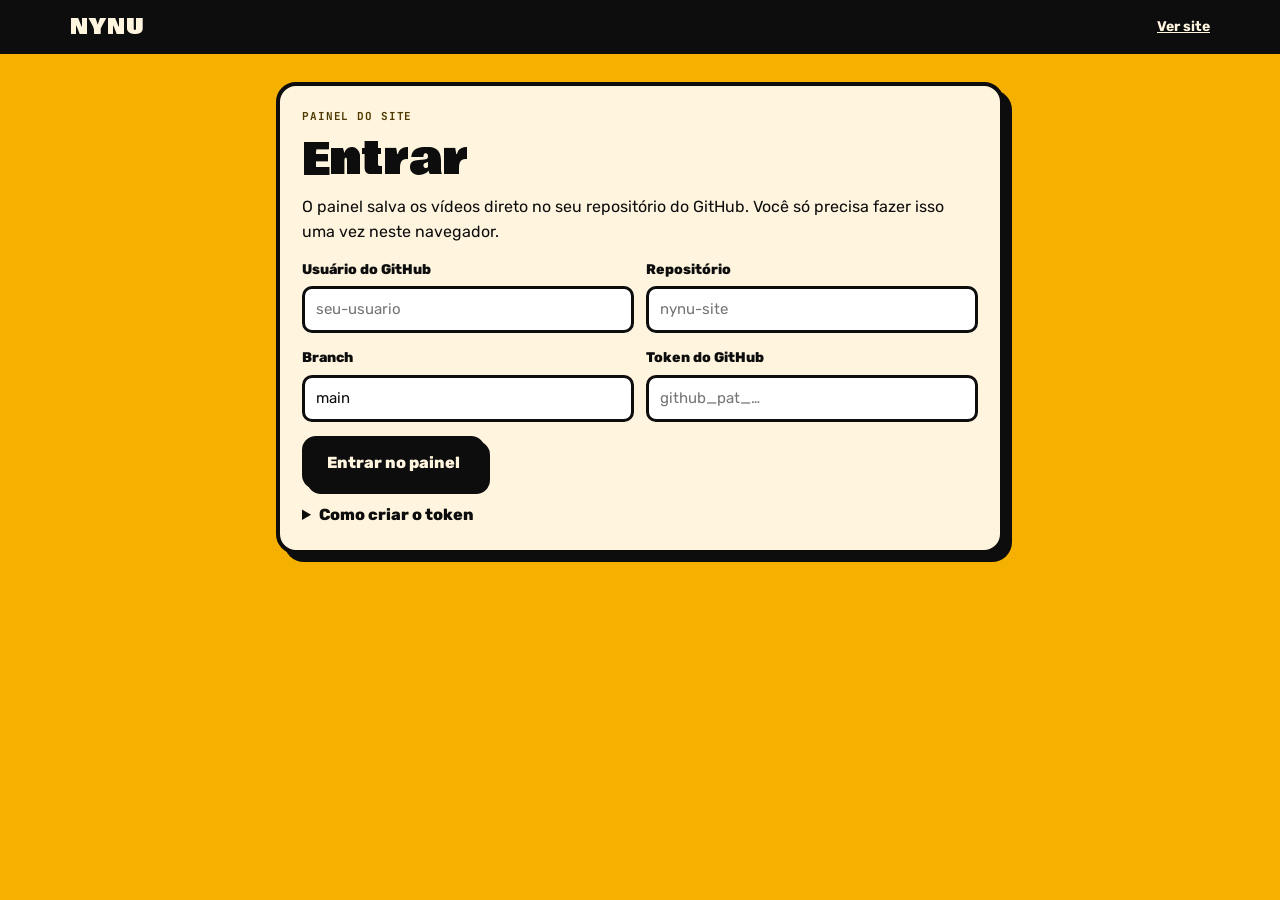
==== admin.html @ 059ef9a8 "Add files via upload" ====
<!doctype html>
<html lang="pt-BR">
<head>
<meta charset="utf-8">
<meta name="viewport" content="width=device-width,initial-scale=1,viewport-fit=cover">
<meta name="robots" content="noindex,nofollow">
<title>NYNU | Painel</title>
<link rel="icon" type="image/png" href="assets/favicon.png">
<link rel="preconnect" href="https://fonts.googleapis.com">
<link rel="preconnect" href="https://fonts.gstatic.com" crossorigin>
<link rel="stylesheet" href="https://fonts.googleapis.com/css2?family=Bowlby+One&family=Rubik:wght@400;500;700;800&family=JetBrains+Mono:wght@500;700&display=swap">
<link rel="stylesheet" href="assets/site.css">
<style>
/* Painel: uses the site's tokens and components; one centred column on mustard. */
.panel{max-width:760px;margin:0 auto;padding:28px max(16px,env(safe-area-inset-right,0px)) 60px max(16px,env(safe-area-inset-left,0px));display:flex;flex-direction:column;gap:16px}
.sheet{background:var(--cream);border:4px solid var(--ink);border-radius:20px;box-shadow:8px 8px 0 var(--ink);padding:22px;display:flex;flex-direction:column;gap:14px}
.sheet h1{font-size:clamp(30px,5vw,44px)}
.sheet p{margin:0}
.top-actions{display:flex;gap:16px;align-items:center;margin-left:auto}
.top-actions a,.top-actions button{color:var(--cream);background:none;border:0;font:inherit;font-weight:700;font-size:14px;cursor:pointer;text-decoration:underline;padding:0}
.dr-bar{position:sticky;top:calc(64px + env(safe-area-inset-top,0px))}
.steps{margin:0;padding-left:20px;display:flex;flex-direction:column;gap:6px;font-size:14.5px}
.steps code{font-family:var(--font-mono);font-size:13px;background:rgba(0,0,0,.07);padding:1px 5px;border-radius:5px}
.repo-tag{font-family:var(--font-mono);font-size:12px;font-weight:700;color:var(--cocoa)}
.busy{opacity:.6;pointer-events:none}
</style>
</head>
<body>
<header>
  <div class="wrap">
    <a class="brand" href="./"><b>NYNU</b></a>
    <div class="top-actions">
      <a href="./" target="_blank" rel="noopener">Ver site</a>
      <button type="button" id="logout" hidden>Sair</button>
    </div>
  </div>
</header>

<main class="panel">
  <!-- LOGIN -->
  <section class="sheet" id="login">
    <span class="dr-eyebrow">Painel do site</span>
    <h1>Entrar</h1>
    <p>O painel salva os vídeos direto no seu repositório do GitHub. Você só precisa fazer isso uma vez neste navegador.</p>
    <form id="loginForm" novalidate style="display:flex;flex-direction:column;gap:14px">
      <div class="row2">
        <label class="fld"><span>Usuário do GitHub</span><input id="lOwner" autocomplete="username" placeholder="seu-usuario" required></label>
        <label class="fld"><span>Repositório</span><input id="lRepo" placeholder="nynu-site" required></label>
      </div>
      <div class="row2">
        <label class="fld"><span>Branch</span><input id="lBranch" value="main" required></label>
        <label class="fld"><span>Token do GitHub</span><input id="lToken" type="password" autocomplete="current-password" placeholder="github_pat_…" required></label>
      </div>
      <p class="dr-error" id="lErr" role="alert" hidden></p>
      <div class="dr-form-actions"><button class="btn" type="submit" id="lBtn">Entrar no painel</button></div>
    </form>
    <details>
      <summary style="font-weight:800;cursor:pointer">Como criar o token</summary>
      <ol class="steps" style="margin-top:10px">
        <li>No GitHub, abra <b>Settings → Developer settings → Personal access tokens → Fine-grained tokens</b>.</li>
        <li>Clique em <b>Generate new token</b>, dê um nome (ex.: <code>painel nynu</code>) e escolha a validade.</li>
        <li>Em <b>Repository access</b>, marque <b>Only select repositories</b> e escolha o repositório do site.</li>
        <li>Em <b>Permissions → Repository permissions</b>, coloque <b>Contents</b> em <b>Read and write</b>.</li>
        <li>Gere o token, copie e cole aqui. Ele fica salvo só neste navegador.</li>
      </ol>
    </details>
  </section>

  <!-- PANEL -->
  <section id="app" hidden style="display:flex;flex-direction:column;gap:16px">
    <div class="sheet">
      <div class="dr-head">
        <div><span class="dr-eyebrow">Painel do site</span><h1>Seus vídeos</h1><span class="repo-tag" id="repoTag"></span></div>
      </div>
      <div class="dr-bar"><span id="drStatus">Tudo publicado</span><button class="btn" id="drPublish" type="button" disabled>Publicar no site</button></div>
      <div id="drListView" style="display:flex;flex-direction:column;gap:14px">
        <div class="dr-list" id="drList"></div>
        <button class="btn alt dr-add" id="drAdd" type="button">+ Adicionar vídeo</button>
        <p class="dr-hint">Faça quantas alterações quiser e depois clique em <b>Publicar no site</b>. O site atualiza em 1 ou 2 minutos.</p>
      </div>
      <form id="drForm" hidden novalidate>
        <button class="dr-back" id="drBack" type="button">← Voltar para a lista</button>
        <h3 id="drFormTitle">Novo vídeo</h3>
        <div class="fld"><span>Miniatura</span>
          <div class="thumb-pick"><div class="thumb" id="fThumbPrev"></div>
            <div class="tp-actions"><label class="btn alt sm" for="fThumb">Enviar imagem</label><input type="file" id="fThumb" accept="image/*" hidden><button class="btn alt sm" type="button" id="fThumbClear">Remover</button></div>
          </div>
          <small>JPG, PNG ou WEBP, de preferência 16:9. Sem imagem, o card usa um fundo ilustrado.</small>
        </div>
        <div class="fld"><span>Fundo ilustrado (quando não há imagem)</span><div class="swatches" id="fArt" role="radiogroup"></div></div>
        <label class="fld"><span>Texto grande na capa <em>(opcional)</em></span><input id="fWord" maxlength="12" placeholder="Ex.: GG!, 24H, NOVO"></label>
        <div class="row2">
          <label class="fld"><span>Título (português) *</span><input id="fTitlePt" maxlength="80"></label>
          <label class="fld"><span>Título (inglês)</span><input id="fTitleEn" maxlength="80"></label>
        </div>
        <div class="row2">
          <label class="fld"><span>Descrição (português)</span><textarea id="fDescPt" rows="3" maxlength="400"></textarea></label>
          <label class="fld"><span>Descrição (inglês)</span><textarea id="fDescEn" rows="3" maxlength="400"></textarea></label>
        </div>
        <div class="row2">
          <label class="fld"><span>Categoria</span><select id="fCat"><option value="youtube">YouTube</option><option value="reels">Reels</option><option value="comercial">Comercial</option><option value="motion">Motion</option></select></label>
          <label class="fld"><span>Duração</span><input id="fDur" placeholder="mm:ss" maxlength="8" inputmode="numeric"></label>
        </div>
        <label class="fld"><span>Link do vídeo</span><input id="fUrl" type="url" placeholder="https://youtube.com/watch?v=…"><small>YouTube, Instagram, Drive, Vimeo… O botão "Assistir completo" abre esse link.</small></label>
        <label class="fld"><span>Detalhes</span><input id="fFacts" placeholder="16:9, 4K, Premiere"><small>Separe por vírgula.</small></label>
        <p class="dr-error" id="fErr" role="alert" hidden></p>
        <div class="dr-form-actions"><button class="btn" type="submit">Salvar vídeo</button><button class="btn alt" type="button" id="drCancel">Cancelar</button></div>
      </form>
    </div>
  </section>
</main>
<div class="toast" id="toast" role="status" aria-live="polite"></div>

<script>
(function(){
const $=id=>document.getElementById(id);
const esc=s=>String(s==null?'':s).replace(/[&<>"']/g,c=>({'&':'&amp;','<':'&lt;','>':'&gt;','"':'&quot;',"'":'&#39;'}[c]));
const ARTS=['a-burst','a-stripes','a-dots','a-split','a-grid','a-wave'];
const CATS={youtube:'YouTube',reels:'Reels',comercial:'Comercial',motion:'Motion'};
const KEY='nynu-admin';
let cfg=null,projects=[],sha=null,dirty=false,busy=false,editing=null,formThumb='',formNew=false,formArt='a-burst';

/* ---------- GitHub API ---------- */
function utf8ToB64(s){const b=new TextEncoder().encode(s);let bin='';for(let i=0;i<b.length;i+=0x8000)bin+=String.fromCharCode.apply(null,b.subarray(i,i+0x8000));return btoa(bin)}
function b64ToUtf8(b){const bin=atob(b.replace(/\s/g,''));const u=new Uint8Array(bin.length);for(let i=0;i<bin.length;i++)u[i]=bin.charCodeAt(i);return new TextDecoder().decode(u)}
async function gh(path,opts={}){
  const r=await fetch('https://api.github.com/repos/'+encodeURIComponent(cfg.owner)+'/'+encodeURIComponent(cfg.repo)+path,{
    ...opts,headers:{'Accept':'application/vnd.github+json','Authorization':'Bearer '+cfg.token,'X-GitHub-Api-Version':'2022-11-28',...(opts.body?{'Content-Type':'application/json'}:{})}});
  if(!r.ok){const e=new Error('gh '+r.status);e.status=r.status;try{e.body=await r.json()}catch(_){}throw e}
  return r.status===204?null:r.json();
}
const ref=()=>'?ref='+encodeURIComponent(cfg.branch);
function ghMsg(e){
  if(!e||!e.status)return 'Sem conexão com o GitHub. Verifique a internet e tente de novo.';
  if(e.status===401)return 'O token é inválido ou expirou. Saia e entre com um token novo.';
  if(e.status===403)return 'O token não tem permissão para salvar. Ele precisa de Contents: Read and write neste repositório.';
  if(e.status===404)return 'Não encontrei o repositório ou a branch. Confira o usuário, o nome do repositório e a branch.';
  if(e.status===409||e.status===422)return 'O arquivo mudou no GitHub enquanto você editava. Recarregue a página e refaça a última alteração.';
  return 'O GitHub recusou a operação (erro '+e.status+'). Tente de novo em instantes.';
}

/* ---------- login ---------- */
function loadCfg(){try{return JSON.parse(localStorage.getItem(KEY)||'null')}catch(_){return null}}
function saveCfg(c){try{localStorage.setItem(KEY,JSON.stringify(c))}catch(_){}}
async function start(c){
  cfg=c;
  const repo=await gh('');
  if(!repo.permissions||!repo.permissions.push){const e=new Error('nopush');e.status=403;throw e}
  try{const f=await gh('/contents/projects.json'+ref());sha=f.sha;const d=JSON.parse(b64ToUtf8(f.content));projects=Array.isArray(d.projects)?d.projects:[]}
  catch(e){if(e.status===404){sha=null;projects=[]}else throw e}
  $('login').hidden=true;$('app').hidden=false;$('logout').hidden=false;
  $('repoTag').textContent=cfg.owner+'/'+cfg.repo+' · '+cfg.branch;
  renderList();setDirty(false);
}
$('loginForm').addEventListener('submit',async e=>{
  e.preventDefault();
  const c={owner:$('lOwner').value.trim(),repo:$('lRepo').value.trim(),branch:$('lBranch').value.trim()||'main',token:$('lToken').value.trim()};
  if(!c.owner||!c.repo||!c.token){showLoginErr('Preencha usuário, repositório e token.');return}
  $('lBtn').disabled=true;$('lBtn').textContent='Conectando…';$('lErr').hidden=true;
  try{await start(c);saveCfg(c)}catch(err){showLoginErr(ghMsg(err))}
  finally{$('lBtn').disabled=false;$('lBtn').textContent='Entrar no painel'}
});
function showLoginErr(m){$('lErr').textContent=m;$('lErr').hidden=false}
$('logout').addEventListener('click',()=>{
  if(dirty&&!$('logout').dataset.sure){$('logout').dataset.sure='1';$('logout').textContent='Sair sem publicar?';setTimeout(()=>{delete $('logout').dataset.sure;$('logout').textContent='Sair'},3500);return}
  try{localStorage.removeItem(KEY)}catch(_){}location.reload();
});
window.addEventListener('beforeunload',e=>{if(dirty){e.preventDefault();e.returnValue=''}});

/* ---------- list ---------- */
const status=$('drStatus'),pubBtn=$('drPublish'),bar=document.querySelector('.dr-bar');
function setDirty(v,msg){dirty=v;bar.classList.toggle('dirty',v);pubBtn.disabled=!v||busy;status.textContent=msg||(v?'Alterações não publicadas':'Tudo publicado')}
function thumbSrc(p){return p._new||p._shown||p.thumb||''}
function thumbHTML(p){
  const src=thumbSrc(p);
  const art=src?'<img class="art" src="'+esc(src)+'" alt="">':'<div class="art '+esc(p.art||'a-burst')+'"></div>';
  return art+'<span class="lb t"></span><span class="lb b"></span>'+(p.word?'<span class="word">'+esc(p.word)+'</span>':'')+'<span class="cat">'+esc(CATS[p.cat]||p.cat)+'</span>'+(p.dur?'<span class="dur">'+esc(p.dur)+'</span>':'');
}
function renderList(){
  const list=$('drList');list.innerHTML='';
  if(!projects.length){list.innerHTML='<p class="dr-hint">Nenhum vídeo ainda. Clique em <b>Adicionar vídeo</b>.</p>';return}
  projects.forEach((p,i)=>{
    const row=document.createElement('div');row.className='dr-item';
    const src=thumbSrc(p);
    const mini=src?'<img class="art" src="'+esc(src)+'" alt="" style="width:100%;height:100%;object-fit:cover">':'<div class="art '+esc(p.art||'a-burst')+'"></div>';
    row.innerHTML='<div class="mini">'+mini+'</div><div style="min-width:0"><b>'+esc((p.title||{}).pt||(p.title||{}).en||'Sem título')+'</b><small>'+esc(CATS[p.cat]||p.cat)+(p.dur?' · '+esc(p.dur):'')+(p.url?' · link ✓':' · sem link')+'</small></div>'+
      '<div class="dr-acts"><button class="ib" type="button" data-a="up" aria-label="Mover para cima" '+(i===0?'disabled':'')+'>↑</button><button class="ib" type="button" data-a="down" aria-label="Mover para baixo" '+(i===projects.length-1?'disabled':'')+'>↓</button><button class="ib" type="button" data-a="edit" aria-label="Editar">✎</button><button class="ib del" type="button" data-a="del" aria-label="Excluir">🗑</button></div>';
    row.querySelector('.dr-acts').addEventListener('click',e=>{
      const b=e.target.closest('button');if(!b||busy)return;const a=b.dataset.a;
      if(a==='up'||a==='down'){const j=a==='up'?i-1:i+1;[projects[i],projects[j]]=[projects[j],projects[i]];changed('Ordem alterada')}
      if(a==='edit')openForm(i);
      if(a==='del'){
        if(!b.classList.contains('confirm')){b.classList.add('confirm');b.textContent='Excluir?';setTimeout(()=>{if(b.isConnected){b.classList.remove('confirm');b.textContent='🗑'}},3500);return}
        projects.splice(i,1);changed('Vídeo removido');
      }
    });
    list.appendChild(row);
  });
}
function changed(msg){renderList();setDirty(true,msg+' · falta publicar')}

/* ---------- form ---------- */
const form=$('drForm'),listView=$('drListView');
function paintThumb(){
  $('fThumbPrev').innerHTML=thumbHTML({_new:formNew?formThumb:'',thumb:formNew?'':formThumb,art:formArt,word:$('fWord').value.trim(),cat:$('fCat').value,dur:$('fDur').value.trim()});
  $('fThumbClear').hidden=!formThumb;
  [...$('fArt').children].forEach(s=>s.setAttribute('aria-checked',String(s.dataset.art===formArt)));
}
ARTS.forEach(a=>{const s=document.createElement('button');s.type='button';s.className='swatch '+a;s.dataset.art=a;s.setAttribute('role','radio');s.setAttribute('aria-label','Fundo '+a.slice(2));s.addEventListener('click',()=>{formArt=a;paintThumb()});$('fArt').appendChild(s)});
['fWord','fCat','fDur'].forEach(id=>$(id).addEventListener('input',paintThumb));
function openForm(i){
  editing=i;const p=i==null?{title:{},desc:{},cat:'youtube',facts:[],art:ARTS[Math.floor(Math.random()*ARTS.length)]}:projects[i];
  $('drFormTitle').textContent=i==null?'Novo vídeo':'Editar vídeo';
  $('fTitlePt').value=(p.title||{}).pt||'';$('fTitleEn').value=(p.title||{}).en||'';
  $('fDescPt').value=(p.desc||{}).pt||'';$('fDescEn').value=(p.desc||{}).en||'';
  $('fCat').value=p.cat||'youtube';$('fDur').value=p.dur||'';$('fUrl').value=p.url||'';
  $('fFacts').value=(p.facts||[]).join(', ');$('fWord').value=p.word||'';
  formNew=!!(p._new||p._shown);formThumb=p._new||p._shown||p.thumb||'';formArt=p.art||'a-burst';$('fErr').hidden=true;$('fThumb').value='';
  paintThumb();listView.hidden=true;form.hidden=false;window.scrollTo({top:0,behavior:'smooth'});$('fTitlePt').focus({preventScroll:true});
}
function closeForm(){form.hidden=true;listView.hidden=false;editing=null}
$('drAdd').addEventListener('click',()=>openForm(null));
$('drBack').addEventListener('click',closeForm);$('drCancel').addEventListener('click',closeForm);
function showErr(m){$('fErr').textContent=m;$('fErr').hidden=false}
$('fThumb').addEventListener('change',e=>{
  const f=e.target.files&&e.target.files[0];if(!f)return;
  if(!/^image\//.test(f.type)){showErr('Esse arquivo não é uma imagem. Use JPG, PNG ou WEBP.');return}
  const img=new Image(),url=URL.createObjectURL(f);
  img.onload=()=>{const W=1280,H=720,c=document.createElement('canvas');c.width=W;c.height=H;const x=c.getContext('2d');
    const s=Math.max(W/img.width,H/img.height),w=img.width*s,h=img.height*s;x.fillStyle='#0D0D0D';x.fillRect(0,0,W,H);x.drawImage(img,(W-w)/2,(H-h)/2,w,h);
    formThumb=c.toDataURL('image/jpeg',.82);formNew=true;URL.revokeObjectURL(url);$('fErr').hidden=true;paintThumb()};
  img.onerror=()=>{URL.revokeObjectURL(url);showErr('Não consegui abrir essa imagem. Tente outro arquivo.')};
  img.src=url;
});
$('fThumbClear').addEventListener('click',()=>{formThumb='';formNew=false;$('fThumb').value='';paintThumb()});
form.addEventListener('submit',e=>{
  e.preventDefault();
  const t=$('fTitlePt').value.trim();if(!t){showErr('Escreva pelo menos o título em português.');$('fTitlePt').focus();return}
  let url=$('fUrl').value.trim();if(url&&!/^https?:\/\//i.test(url))url='https://'+url;
  if(url){try{new URL(url)}catch(_){showErr('O link do vídeo não parece válido. Cole o endereço completo.');$('fUrl').focus();return}}
  const dur=$('fDur').value.trim();if(dur&&!/^\d{1,2}(:\d{2}){1,2}$/.test(dur)){showErr('Escreva a duração como mm:ss, por exemplo 03:45.');$('fDur').focus();return}
  const p={id:editing==null?'v'+Date.now().toString(36):projects[editing].id,
    title:{pt:t,en:$('fTitleEn').value.trim()},desc:{pt:$('fDescPt').value.trim(),en:$('fDescEn').value.trim()},
    cat:$('fCat').value,dur,url,thumb:formNew?'':formThumb,word:$('fWord').value.trim(),art:formArt,
    facts:$('fFacts').value.split(',').map(s=>s.trim()).filter(Boolean).slice(0,6)};
  if(formNew&&formThumb)p._new=formThumb;
  if(editing==null)projects.unshift(p);else projects[editing]=p;
  const msg=editing==null?'Vídeo adicionado':'Vídeo atualizado';closeForm();changed(msg);
});

/* ---------- publish: upload new thumbnails, write projects.json, tidy unused thumbnails ---------- */
pubBtn.addEventListener('click',async()=>{
  if(busy||!dirty)return;busy=true;pubBtn.disabled=true;document.getElementById('app').classList.add('busy');
  try{
    const news=projects.filter(p=>p._new);let n=0;
    for(const p of news){
      n++;status.textContent='Enviando miniatura '+n+' de '+news.length+'…';
      const path='thumbs/'+p.id+'-'+Date.now().toString(36)+'.jpg';
      await gh('/contents/'+path,{method:'PUT',body:JSON.stringify({message:'Miniatura: '+p.title.pt,content:p._new.split(',')[1],branch:cfg.branch})});
      p.thumb=path;p._shown=p._new;delete p._new;
    }
    status.textContent='Salvando lista de vídeos…';
    const clean=projects.map(p=>{const q={...p};delete q._new;delete q._shown;return q});
    const body={message:'Atualiza vídeos do portfólio',content:utf8ToB64(JSON.stringify({projects:clean},null,2)+'\n'),branch:cfg.branch};
    if(sha)body.sha=sha;
    const res=await gh('/contents/projects.json',{method:'PUT',body:JSON.stringify(body)});
    sha=res.content.sha;
    try{
      const used=new Set(clean.map(p=>p.thumb).filter(Boolean));
      const files=await gh('/contents/thumbs'+ref());
      for(const f of files)if(f.type==='file'&&/\.(jpe?g|png|webp)$/i.test(f.name)&&!used.has(f.path))
        await gh('/contents/'+f.path,{method:'DELETE',body:JSON.stringify({message:'Remove miniatura sem uso',sha:f.sha,branch:cfg.branch})});
    }catch(_){/* tidy-up is optional */}
    busy=false;renderList();setDirty(false,'Publicado ✓ O site atualiza em 1 ou 2 minutos');toast('Publicado ✓');
  }catch(err){
    busy=false;renderList();setDirty(true,ghMsg(err));
  }finally{document.getElementById('app').classList.remove('busy')}
});

const tEl=$('toast');let tt;
function toast(m){tEl.textContent=m;tEl.classList.add('show');clearTimeout(tt);tt=setTimeout(()=>tEl.classList.remove('show'),2400)}

/* ---------- boot ---------- */
const saved=loadCfg();
if(saved){
  $('lOwner').value=saved.owner||'';$('lRepo').value=saved.repo||'';$('lBranch').value=saved.branch||'main';
  start(saved).catch(err=>showLoginErr(ghMsg(err)));
}
})();
</script>
</body>
</html>
---- assets/site.css ----
/* Layout: a "sticker sheet" on mustard yellow — cream sticker cards with thick ink outlines and hard offset shadows,
   tied together by an editing timeline that runs through the page. Single committed look (the logo's world). */
:root{
  --mustard:#F5B000;   /* logo background */
  --ink:#0D0D0D;       /* outlines + silhouette */
  --cream:#FFF5DF;     /* sticker border */
  --cocoa:#4F3900;     /* spike shadows */
  --hoodie:#1173A6;    /* hoodie blue */
  --sky:#11A0E4;       /* hoodie highlight */
  --mint:#7ABFA2;      /* hood lining */
  --khaki:#EFDB94;     /* horn */
  --font-display:"Bowlby One","Arial Black",Impact,sans-serif;
  --font-body:"Rubik",system-ui,-apple-system,"Segoe UI",sans-serif;
  --font-mono:"JetBrains Mono",ui-monospace,Menlo,Consolas,monospace;
  --pop:cubic-bezier(.34,1.56,.64,1);
  --smooth:cubic-bezier(.22,1,.36,1);
  color-scheme:light;
}
*{box-sizing:border-box}
html{-webkit-text-size-adjust:100%}
img{max-width:100%}
[hidden]{display:none!important}
html{scroll-behavior:smooth}
body{margin:0;padding-top:env(safe-area-inset-top,0px);background:var(--mustard);position:relative;isolation:isolate;color:var(--ink);font-family:var(--font-body);font-size:16px;line-height:1.55;overflow-x:hidden}
body::before{content:"";position:fixed;inset:0 0 auto;height:env(safe-area-inset-top,0px);z-index:60;background:var(--ink)}
::selection{background:var(--ink);color:var(--mustard)}
a{color:inherit}
.wrap{max-width:1180px;margin:0 auto;padding-left:max(20px,env(safe-area-inset-left,0px));padding-right:max(20px,env(safe-area-inset-right,0px))}
:focus-visible{outline:3px dashed var(--ink);outline-offset:4px}
h1,h2,h3{font-family:var(--font-display);font-weight:400;line-height:.95;text-wrap:balance;margin:0;letter-spacing:.005em}
.mono{font-family:var(--font-mono);font-variant-numeric:tabular-nums}

/* ---------- header ---------- */
header{position:sticky;top:env(safe-area-inset-top,0px);z-index:50;background:var(--ink);color:var(--cream)}
header .wrap{display:flex;align-items:center;gap:20px;padding-block:10px}
.brand{display:flex;align-items:center;gap:10px;text-decoration:none}
.brand b{display:inline-block;transition:transform .45s var(--pop),color .2s}
.brand:hover b{transform:rotate(-4deg) scale(1.06);color:var(--mustard)}
.lang{position:relative;display:grid;grid-template-columns:1fr 1fr;align-items:center;background:transparent;border:2px solid var(--cream);border-radius:999px;padding:3px;cursor:pointer;font-family:var(--font-mono);font-weight:700;font-size:12px;color:var(--cream);margin-left:8px;flex:none}
.lang span{position:relative;z-index:1;padding:5px 11px;transition:color .3s}
.lang .knob{position:absolute;top:3px;bottom:3px;left:3px;width:calc(50% - 3px);border-radius:999px;background:var(--mustard);transition:transform .45s var(--pop)}
.lang span:nth-of-type(1){color:var(--ink)}
html[lang="en"] .lang .knob{transform:translateX(100%)}
html[lang="en"] .lang span:nth-of-type(1){color:var(--cream)}
html[lang="en"] .lang span:nth-of-type(2){color:var(--ink)}
.lang:hover .knob{filter:brightness(1.1)}
.brand b{font-family:var(--font-display);font-size:22px;letter-spacing:.04em;font-weight:400}
nav{display:flex;gap:4px;margin-left:auto;flex-wrap:wrap}
nav a{text-decoration:none;font-weight:700;font-size:14px;padding:8px 12px;border-radius:999px;position:relative;transition:color .25s}
nav a::after{content:"";position:absolute;inset:0;border-radius:inherit;background:var(--mustard);transform:scale(.4);opacity:0;transition:transform .35s var(--pop),opacity .2s;z-index:-1}
nav a:hover{color:var(--ink)}
nav a:hover::after{transform:scale(1);opacity:1}

/* ---------- hero ---------- */
.hero .wrap{display:grid;grid-template-columns:1.1fr .9fr;gap:40px;align-items:center;padding-block:56px 28px}
.eyebrow{display:inline-flex;align-items:center;gap:10px;font-family:var(--font-mono);font-size:13px;font-weight:700;letter-spacing:.08em;text-transform:uppercase;background:var(--ink);color:var(--mustard);padding:6px 12px;border-radius:6px;transform:rotate(-1.5deg)}
.hero h1{font-size:clamp(40px,6.6vw,88px);margin:22px 0 18px}
.hero h1 .ln{display:block;overflow:hidden;padding-bottom:.06em}
.hero h1 .ln span{display:inline-block;animation:rise .9s var(--smooth) both}
.hero h1 .ln:nth-child(2) span{animation-delay:.12s}
.hero h1 .ln:nth-child(3) span{animation-delay:.24s}
@keyframes rise{from{transform:translateY(105%) rotate(4deg)}to{transform:none}}
.hero h1 .stroke{color:var(--cream);-webkit-text-stroke:3px var(--ink);paint-order:stroke fill;text-shadow:5px 5px 0 var(--ink)}
.hero h1 .blue{color:var(--hoodie)}
.lede{font-size:clamp(17px,1.6vw,19px);max-width:34em;margin:0 0 28px;font-weight:500;animation:fadeUp .8s .35s var(--smooth) both}
@keyframes fadeUp{from{transform:translateY(16px);opacity:.01}to{transform:none;opacity:1}}
.ctas{display:flex;gap:14px;flex-wrap:wrap;animation:fadeUp .8s .45s var(--smooth) both}
.btn{--bg:var(--ink);--fg:var(--cream);display:inline-flex;align-items:center;gap:10px;font-family:var(--font-body);font-weight:800;font-size:16px;text-decoration:none;background:var(--bg);color:var(--fg);border:3px solid var(--ink);border-radius:14px;padding:14px 22px;box-shadow:5px 5px 0 var(--ink);cursor:pointer;transition:box-shadow .25s var(--smooth),background .2s;will-change:transform}
.btn.alt{--bg:var(--cream);--fg:var(--ink)}
.btn:hover{box-shadow:8px 8px 0 var(--ink)}
.btn:active{box-shadow:1px 1px 0 var(--ink)}
.btn svg{width:18px;height:18px;transition:transform .35s var(--pop)}
.btn:hover svg{transform:translateX(4px)}

.stage{position:relative;aspect-ratio:1;max-width:520px;width:100%;justify-self:center}
.burst{position:absolute;inset:-6%;width:112%;height:112%;animation:spin 38s linear infinite;filter:url(#boil)}
@keyframes spin{to{transform:rotate(360deg)}}
.sticker{position:absolute;inset:9%;border-radius:28px;background:var(--cream);padding:12px;border:5px solid var(--ink);box-shadow:10px 12px 0 var(--ink);animation:pop 1s .15s var(--pop) both,float 6s 1.2s ease-in-out infinite;transition:transform .5s var(--pop)}
.sticker img{display:block;width:100%;height:100%;object-fit:cover;border-radius:18px;border:4px solid var(--ink)}
.sticker:hover{animation-play-state:paused;transform:rotate(-5deg) scale(1.04)}
@keyframes pop{from{transform:scale(.6) rotate(-14deg)}}
@keyframes float{0%,100%{transform:translateY(0) rotate(-2deg)}50%{transform:translateY(-14px) rotate(2deg)}}
.tag{position:absolute;font-family:var(--font-mono);font-weight:700;font-size:13px;background:var(--ink);color:var(--cream);padding:7px 11px;border-radius:8px;white-space:nowrap;box-shadow:3px 3px 0 var(--cocoa)}
.tag.t1{top:4%;right:-2%;transform:rotate(6deg);animation:bob 4s ease-in-out infinite}
.tag.t2{bottom:6%;left:-4%;background:var(--hoodie);transform:rotate(-5deg);animation:bob 5s .6s ease-in-out infinite}
.tag.t3{bottom:30%;right:-6%;background:var(--mint);color:var(--ink);transform:rotate(4deg);animation:bob 4.6s 1.1s ease-in-out infinite}
@keyframes bob{50%{translate:0 -8px}}

/* ---------- sections ---------- */
section.block .wrap{padding-block:64px}
.sec-head{display:flex;align-items:end;justify-content:space-between;gap:20px;flex-wrap:wrap;margin-bottom:32px}
.sec-head h2{font-size:clamp(38px,5.4vw,68px)}
.sec-head h2 em{font-style:normal;color:var(--cream);-webkit-text-stroke:2.5px var(--ink);paint-order:stroke fill;text-shadow:4px 4px 0 var(--ink)}
.sec-head p{max-width:30em;margin:0;font-weight:500}
.reveal{animation:revealIn linear both;animation-timeline:view();animation-range:entry 0% entry 70%}
@keyframes revealIn{from{transform:translateY(60px) rotate(-1.5deg) scale(.96)}to{transform:none}}

/* filters */
.chips{display:flex;gap:8px;flex-wrap:wrap}
.chip{font-family:var(--font-body);font-weight:700;font-size:14px;background:var(--cream);color:var(--ink);border:3px solid var(--ink);border-radius:999px;padding:7px 15px;cursor:pointer;box-shadow:3px 3px 0 var(--ink);transition:transform .3s var(--pop),background .2s,box-shadow .2s}
.chip:hover{transform:translateY(-2px)}
.chip[aria-pressed="true"]{background:var(--ink);color:var(--mustard);box-shadow:3px 3px 0 var(--cocoa)}

/* work grid */
.grid{display:grid;grid-template-columns:repeat(3,1fr);gap:26px}
.card{position:relative;background:var(--cream);border:4px solid var(--ink);border-radius:18px;box-shadow:7px 7px 0 var(--ink);overflow:hidden;cursor:pointer;text-align:left;padding:0;font:inherit;color:inherit;display:flex;flex-direction:column;transition:transform .45s var(--pop),box-shadow .35s var(--smooth)}
.card:hover{transform:translate(-4px,-6px) rotate(-.8deg);box-shadow:12px 14px 0 var(--ink)}
.card:nth-child(even):hover{transform:translate(-4px,-6px) rotate(.8deg)}
.thumb{position:relative;aspect-ratio:16/9;max-width:100%;border-bottom:4px solid var(--ink);overflow:hidden;display:grid;place-items:center}
.thumb .art{position:absolute;inset:0;transition:transform .8s var(--smooth)}
.card:hover .thumb .art{transform:scale(1.08) rotate(1deg)}
.thumb .word{position:relative;font-family:var(--font-display);font-size:clamp(28px,3.4vw,42px);color:var(--cream);-webkit-text-stroke:2.5px var(--ink);paint-order:stroke fill;text-shadow:4px 4px 0 var(--ink);transform:rotate(-4deg);transition:transform .5s var(--pop)}
.card:hover .thumb .word{transform:rotate(2deg) scale(1.06)}
.thumb .lb{position:absolute;left:0;right:0;height:9%;background:var(--ink);transition:height .45s var(--smooth)}
.thumb .lb.t{top:0}.thumb .lb.b{bottom:0}
.card:hover .thumb .lb{height:13%}
.thumb .dur,.thumb .cat{position:absolute;bottom:13%;font-family:var(--font-mono);font-size:11px;font-weight:700;padding:3px 7px;border-radius:5px;z-index:2}
.thumb .dur{right:10px;background:var(--ink);color:var(--cream)}
.thumb .cat{left:10px;background:var(--mustard);color:var(--ink);border:2px solid var(--ink)}
.play{position:absolute;width:64px;height:64px;border-radius:50%;background:var(--mustard);border:4px solid var(--ink);display:grid;place-items:center;box-shadow:4px 4px 0 var(--ink);transform:scale(0) rotate(-90deg);transition:transform .45s var(--pop);z-index:3}
.play::after{content:"";margin-left:5px;border-left:18px solid var(--ink);border-top:11px solid transparent;border-bottom:11px solid transparent}
.card:hover .play,.card:focus-visible .play{transform:scale(1) rotate(0)}
.prog{position:absolute;left:0;bottom:0;height:5px;width:0;background:#FF3B30;z-index:4;transition:width 0s}
.card:hover .prog{width:100%;transition:width 3.2s linear}
.meta{padding:16px 18px 18px;display:flex;flex-direction:column;gap:6px}
.meta h3{font-size:22px;line-height:1.05}
.meta p{margin:0;font-size:14.5px;color:#3d3420}
.meta .facts{display:flex;gap:6px;flex-wrap:wrap;margin-top:4px}
.meta .facts span{font-family:var(--font-mono);font-size:11px;font-weight:700;border:2px solid var(--ink);border-radius:6px;padding:2px 7px}

/* thumb art variants */
.a-stripes{background:repeating-linear-gradient(-35deg,var(--hoodie) 0 26px,var(--sky) 26px 52px)}
.a-dots{background:radial-gradient(circle,var(--ink) 2.4px,transparent 3px) 0 0/18px 18px,var(--mint)}
.a-burst{background:repeating-conic-gradient(from 0deg at 50% 55%,var(--mustard) 0 10deg,#E59A00 10deg 20deg)}
.a-split{background:linear-gradient(115deg,var(--khaki) 0 48%,var(--ink) 48% 52%,var(--hoodie) 52%)}
.a-grid{background:linear-gradient(var(--cocoa) 2px,transparent 2px) 0 0/24px 24px,linear-gradient(90deg,var(--cocoa) 2px,transparent 2px) 0 0/24px 24px,#6b4f07}
.a-wave{background:radial-gradient(120% 70% at 50% 120%,var(--sky) 40%,transparent 41%),radial-gradient(120% 70% at 50% 135%,var(--hoodie) 55%,transparent 56%),var(--khaki)}

/* services */
.svc{display:grid;grid-template-columns:repeat(4,1fr);gap:22px}
.svc article{background:var(--cream);border:4px solid var(--ink);border-radius:18px;padding:22px 20px 24px;box-shadow:6px 6px 0 var(--ink);display:flex;flex-direction:column;gap:12px;transition:transform .45s var(--pop),background .3s}
.svc article:hover{transform:translateY(-8px) rotate(-1deg)}
.svc article.hl{background:var(--ink);color:var(--cream)}
.svc article.hl p{color:#d9d0bb}
.svc .ico{width:56px;height:56px;border-radius:14px;border:3px solid var(--ink);display:grid;place-items:center;background:var(--mustard);transition:transform .5s var(--pop)}
.svc article.hl .ico{border-color:var(--cream)}
.svc article:hover .ico{transform:rotate(-12deg) scale(1.12)}
.svc .ico svg{width:28px;height:28px}
.svc h3{font-size:23px}
.svc p{margin:0;font-size:15px;color:#3d3420}
.svc ul{margin:auto 0 0;padding:0;list-style:none;display:flex;flex-wrap:wrap;gap:6px}
.svc li{font-family:var(--font-mono);font-size:11px;font-weight:700;padding:3px 8px;border-radius:6px;background:rgba(0,0,0,.07)}
.svc article.hl li{background:rgba(255,245,223,.14)}

/* process */
.process{position:relative;display:grid;grid-template-columns:repeat(5,1fr);gap:18px;padding-top:34px}
.process::before{content:"";position:absolute;left:0;right:0;top:12px;height:6px;border-radius:3px;background:var(--ink)}
.process .fill{position:absolute;left:0;top:12px;height:6px;border-radius:3px;background:#FF3B30;width:100%;transform-origin:left;animation:grow linear both;animation-timeline:view();animation-range:entry 20% cover 55%}
@keyframes grow{from{transform:scaleX(0)}to{transform:scaleX(1)}}
.step{position:relative}
.step::before{content:"";position:absolute;top:-29px;left:10px;width:20px;height:20px;background:var(--mustard);border:3px solid var(--ink);transform:rotate(45deg);transition:transform .4s var(--pop),background .2s}
.step:hover::before{transform:rotate(225deg) scale(1.25);background:var(--cream)}
.step .tcode{font-family:var(--font-mono);font-size:12px;font-weight:700;color:var(--cocoa)}
.step h3{font-size:22px;margin:6px 0 8px}
.step p{margin:0;font-size:14.5px}

/* tools */
.tools{display:flex;flex-wrap:wrap;gap:12px}
.tool{display:flex;align-items:center;gap:10px;background:var(--cream);border:3px solid var(--ink);border-radius:12px;padding:10px 16px 10px 10px;font-weight:700;box-shadow:4px 4px 0 var(--ink);transition:transform .4s var(--pop)}
.tool:hover{transform:translateY(-4px) rotate(-2deg)}
.tool i{width:34px;height:34px;border-radius:8px;border:2px solid var(--ink);display:grid;place-items:center;font-style:normal;font-family:var(--font-mono);font-size:13px;font-weight:700}

/* contact */
.contact{position:relative;background:var(--ink);color:var(--cream);border-radius:28px;padding:clamp(28px,5vw,60px);display:grid;grid-template-columns:1.3fr .7fr;gap:30px;align-items:center;box-shadow:10px 10px 0 var(--cocoa);overflow:hidden}
.contact h2{font-size:clamp(42px,6.6vw,88px);color:var(--mustard)}
.contact h2 span{color:var(--cream)}
.contact p{max-width:30em;color:#d9d0bb;font-size:17px}
.mail{display:flex;align-items:center;gap:10px;flex-wrap:wrap;margin-top:20px}
.mail code{font-family:var(--font-mono);font-size:clamp(15px,2vw,20px);font-weight:700;background:var(--cream);color:var(--ink);padding:12px 16px;border-radius:12px;user-select:all;overflow-wrap:anywhere}
.mail .btn{--bg:var(--mustard);--fg:var(--ink);border-color:var(--cream);box-shadow:4px 4px 0 var(--cream)}
.socials{display:flex;flex-direction:column;gap:10px}
.socials a{display:flex;align-items:center;justify-content:space-between;gap:12px;text-decoration:none;border:3px solid var(--cream);border-radius:14px;padding:13px 16px;font-weight:700;transition:background .25s,color .25s,transform .4s var(--pop)}
.socials a:hover{background:var(--mustard);color:var(--ink);border-color:var(--mustard);transform:translateX(6px)}
.socials a span{font-family:var(--font-mono);font-size:12px;opacity:.75}
.contact .ghost{position:absolute;right:-60px;bottom:-60px;width:260px;opacity:.08;transform:rotate(-14deg);pointer-events:none;border-radius:40px}
footer .wrap{display:flex;justify-content:space-between;gap:16px;flex-wrap:wrap;padding-block:30px 40px;font-family:var(--font-mono);font-size:12px;font-weight:700}

/* modal */
.modal{position:fixed;inset:0;z-index:100;display:grid;place-items:center;padding:max(16px,env(safe-area-inset-top,0px)) max(16px,env(safe-area-inset-right,0px)) max(16px,env(safe-area-inset-bottom,0px)) max(16px,env(safe-area-inset-left,0px));background:rgba(13,13,13,.7);backdrop-filter:blur(6px)}
.modal[hidden]{display:none!important}
.player{width:min(860px,100%);max-height:100%;overflow:auto;background:var(--cream);border:5px solid var(--ink);border-radius:22px;box-shadow:12px 12px 0 var(--ink)}
.player .thumb{aspect-ratio:16/9}
.player .thumb .word{font-size:clamp(34px,7vw,72px)}
.ctrl{display:flex;align-items:center;gap:12px;padding:12px 18px;background:var(--ink);color:var(--cream);font-family:var(--font-mono);font-size:13px}
.ctrl button{background:var(--mustard);border:0;border-radius:8px;width:36px;height:30px;cursor:pointer;display:grid;place-items:center}
.ctrl .bar{flex:1;height:8px;background:#333;border-radius:4px;overflow:hidden}
.ctrl .bar i{display:block;height:100%;width:0;background:#FF3B30}
.pbody{padding:20px 22px 24px;display:flex;flex-direction:column;gap:10px}
.pbody h3{font-size:clamp(26px,3.6vw,36px)}
.pbody p{margin:0;max-width:60ch}
.pbody .row{display:flex;gap:10px;flex-wrap:wrap;margin-top:8px}
.close{position:absolute;top:12px;right:14px;background:var(--cream);border:3px solid var(--ink);border-radius:50%;width:42px;height:42px;font-size:20px;font-weight:800;cursor:pointer;z-index:5;box-shadow:3px 3px 0 var(--ink);transition:transform .35s var(--pop)}
.close:hover{transform:rotate(90deg)}
.toast{position:fixed;left:50%;bottom:calc(24px + env(safe-area-inset-bottom,0px));translate:-50% 0;background:var(--ink);color:var(--mustard);font-weight:800;padding:12px 18px;border-radius:12px;border:3px solid var(--cream);z-index:120;transition:transform .45s var(--pop),opacity .3s;transform:translateY(140%);opacity:0}
.toast.show{transform:none;opacity:1}

/* empty grid */
.empty{grid-column:1/-1;font-weight:700;font-size:18px;background:var(--cream);border:3px dashed var(--ink);border-radius:16px;padding:28px;text-align:center;margin:0}
img.art{width:100%;height:100%;object-fit:cover;display:block}

/* ---------- admin ---------- */
.admin-fab{position:fixed;right:calc(18px + env(safe-area-inset-right,0px));bottom:calc(18px + env(safe-area-inset-bottom,0px));z-index:90;display:flex;align-items:center;gap:8px;font-family:var(--font-body);font-weight:800;font-size:15px;background:var(--ink);color:var(--mustard);border:3px solid var(--cream);border-radius:999px;padding:12px 18px;box-shadow:4px 4px 0 var(--cocoa);cursor:pointer;transition:transform .4s var(--pop)}
.admin-fab:hover{transform:translateY(-3px) rotate(-2deg)}
.admin-fab .dot{width:9px;height:9px;border-radius:50%;background:#FF3B30}
.drawer{position:fixed;top:0;right:0;bottom:0;z-index:110;width:min(480px,100%);background:var(--cream);border-left:4px solid var(--ink);box-shadow:-10px 0 0 rgba(13,13,13,.25);overflow-y:auto;overscroll-behavior:contain;
  padding:calc(18px + env(safe-area-inset-top,0px)) max(18px,env(safe-area-inset-right,0px)) calc(24px + env(safe-area-inset-bottom,0px)) 18px;display:flex;flex-direction:column;gap:14px}
.drawer.open{animation:drIn .5s var(--smooth)}
@keyframes drIn{from{transform:translateX(100%)}}
.dr-head{display:flex;justify-content:space-between;align-items:flex-start;gap:12px}
.dr-head h2{font-size:34px}
.dr-eyebrow{font-family:var(--font-mono);font-size:11px;font-weight:700;text-transform:uppercase;letter-spacing:.08em;color:var(--cocoa)}
.dr-close{position:static;flex:none}
.dr-bar{position:sticky;top:calc(-18px - env(safe-area-inset-top,0px));z-index:2;display:flex;align-items:center;justify-content:space-between;gap:10px;flex-wrap:wrap;background:var(--ink);color:var(--cream);border-radius:14px;padding:10px 10px 10px 14px;font-weight:700;font-size:14px}
.dr-bar.dirty #drStatus::before{content:"";display:inline-block;width:9px;height:9px;border-radius:50%;background:var(--mustard);margin-right:8px;vertical-align:1px}
.dr-bar .btn{--bg:var(--mustard);--fg:var(--ink);border-color:var(--cream);box-shadow:3px 3px 0 var(--cream);padding:9px 14px;font-size:14px}
.dr-bar .btn:disabled{opacity:.45;cursor:not-allowed;box-shadow:none}
.dr-list{display:flex;flex-direction:column;gap:10px}
.dr-item{display:grid;grid-template-columns:84px minmax(0,1fr) auto;gap:12px;align-items:center;background:#fff;border:3px solid var(--ink);border-radius:14px;padding:8px;box-shadow:3px 3px 0 var(--ink)}
.dr-item .mini{position:relative;aspect-ratio:16/9;width:84px;max-width:100%;border:2px solid var(--ink);border-radius:8px;overflow:hidden}
.dr-item .mini .art{position:absolute;inset:0}
.dr-item b{display:block;font-size:14.5px;line-height:1.2;overflow:hidden;text-overflow:ellipsis;white-space:nowrap}
.dr-item small{font-family:var(--font-mono);font-size:11px;color:#5c5240}
.dr-acts{display:flex;gap:4px;flex-wrap:wrap;justify-content:flex-end}
.ib{width:32px;height:32px;border-radius:8px;border:2px solid var(--ink);background:var(--cream);font-weight:800;cursor:pointer;display:grid;place-items:center;font-size:14px;transition:transform .3s var(--pop),background .2s}
.ib:hover{transform:translateY(-2px);background:var(--mustard)}
.ib:disabled{opacity:.3;cursor:default;transform:none;background:var(--cream)}
.ib.del.confirm{width:auto;padding:0 8px;background:#FF3B30;color:#fff;font-size:12px}
.dr-add{align-self:flex-start;margin-top:4px}
.dr-hint{margin:0;font-size:13.5px;color:#5c5240}
.dr-back{align-self:flex-start;background:none;border:0;font:inherit;font-weight:700;cursor:pointer;padding:0;text-decoration:underline}
#drForm{display:flex;flex-direction:column;gap:14px}
#drForm[hidden]{display:none!important}
#drForm h3{font-size:26px}
.fld{display:flex;flex-direction:column;gap:6px;min-width:0}
.fld>span{font-weight:800;font-size:14px}
.fld em{font-style:normal;font-weight:500;color:#5c5240}
.fld small{font-size:12.5px;color:#5c5240}
.fld input,.fld textarea,.fld select{font:inherit;font-size:15px;color:var(--ink);background:#fff;border:3px solid var(--ink);border-radius:10px;padding:9px 11px;width:100%;min-width:0}
.fld textarea{resize:vertical}
.fld input:focus,.fld textarea:focus,.fld select:focus{outline:none;box-shadow:3px 3px 0 var(--mustard)}
.row2{display:grid;grid-template-columns:1fr 1fr;gap:12px}
.thumb-pick{display:grid;grid-template-columns:minmax(0,1fr) auto;gap:12px;align-items:center}
.thumb-pick .thumb{border:3px solid var(--ink);border-radius:10px}
.thumb-pick .thumb .word{font-size:26px}
.tp-actions{display:flex;flex-direction:column;gap:8px}
.btn.sm{padding:8px 12px;font-size:13px;box-shadow:3px 3px 0 var(--ink);border-radius:10px;justify-content:center}
.swatches{display:flex;gap:8px;flex-wrap:wrap}
.swatch{width:54px;height:34px;border-radius:8px;border:3px solid var(--ink);cursor:pointer;position:relative;padding:0}
.swatch[aria-checked="true"]{box-shadow:0 0 0 3px var(--cream),0 0 0 6px var(--ink)}
.dr-error{margin:0;background:#FFE0DC;border:2px solid #C4281C;color:#7a160d;border-radius:10px;padding:8px 12px;font-weight:700;font-size:14px}
.dr-form-actions{display:flex;gap:10px;flex-wrap:wrap}
@media (max-width:480px){.row2{grid-template-columns:1fr}.dr-item{grid-template-columns:64px minmax(0,1fr)}.dr-item .mini{width:64px}.dr-acts{grid-column:1/-1;justify-content:flex-start}}

/* responsive */
@media (max-width:980px){
  .grid{grid-template-columns:repeat(2,1fr)}
  .svc{grid-template-columns:repeat(2,1fr)}
  .process{grid-template-columns:1fr;padding-top:0;padding-left:44px;gap:26px}
  .process::before,.process .fill{left:12px;right:auto;top:0;bottom:0;width:6px;height:auto}
  .process .fill{transform-origin:top;animation-name:growY}
  .step::before{left:-42px;top:4px}
}
@keyframes growY{from{transform:scaleY(0)}to{transform:scaleY(1)}}
@media (max-width:760px){
  .hero .wrap{grid-template-columns:1fr;padding-block:34px 16px}
  .stage{max-width:380px;order:-1}
  nav{display:none}
  .lang{margin-left:auto}
  .contact{grid-template-columns:1fr}
}
@media (max-width:560px){
  .grid,.svc{grid-template-columns:1fr}
  .tag.t3{display:none}
  .tag.t1{right:0}.tag.t2{left:0}
}
@media (prefers-reduced-motion:reduce){
  *,*::before,*::after{animation:none!important;transition-duration:.01ms!important;scroll-behavior:auto!important}
}
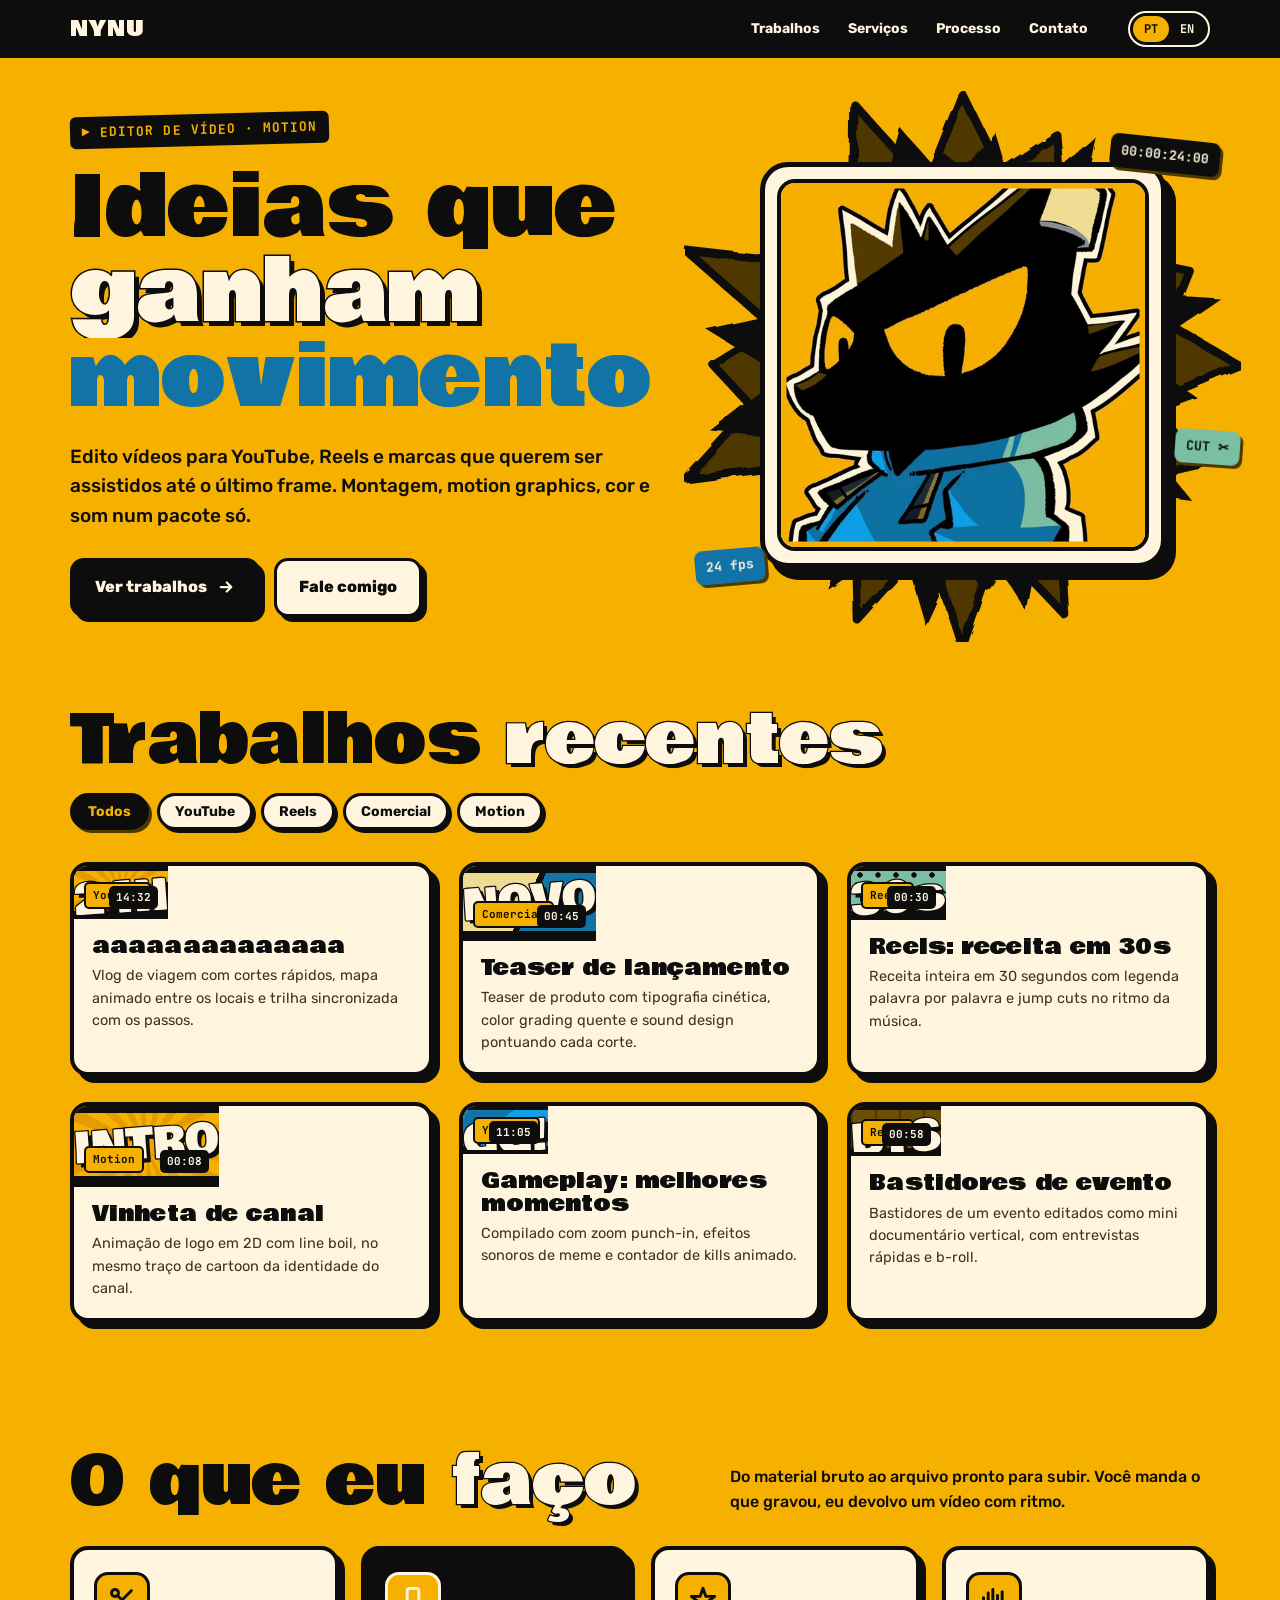
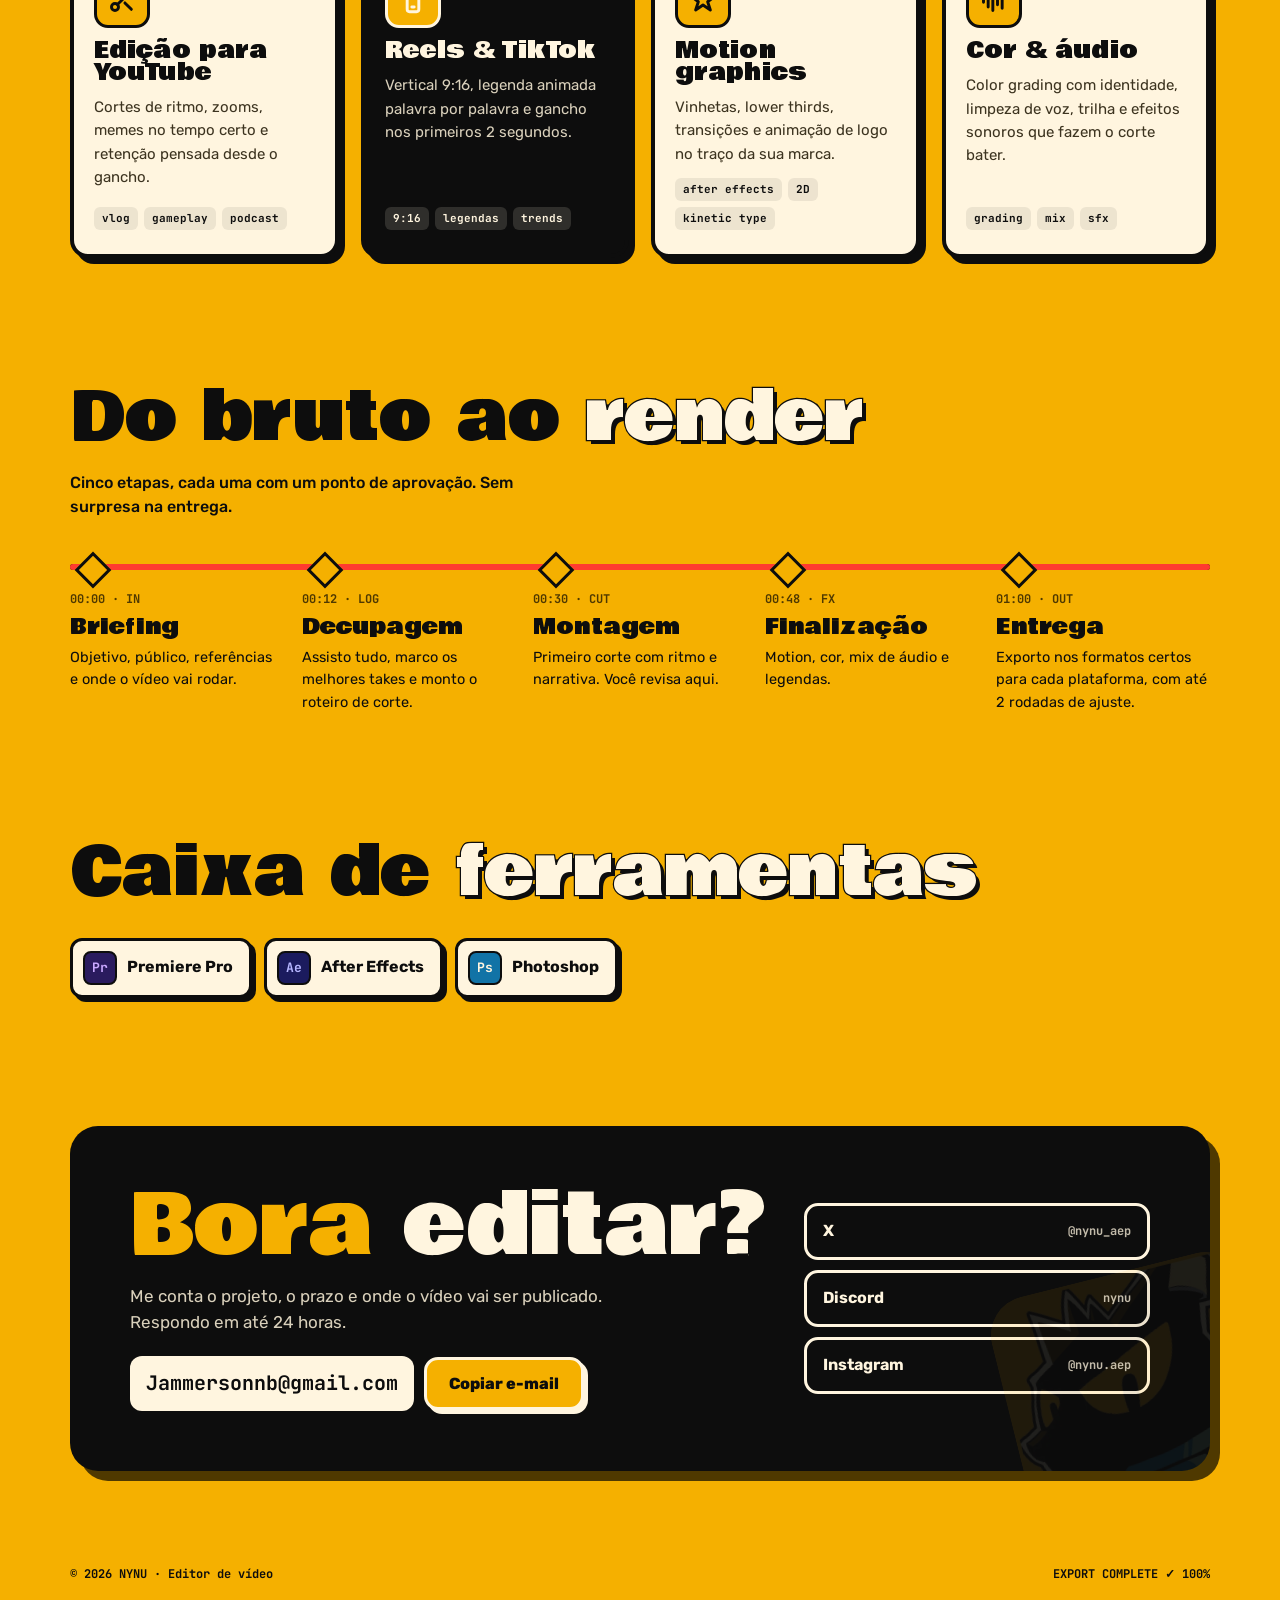
==== commit 08d71483: "Add files via upload" ====
--- a/admin.html
+++ b/admin.html
@@ -3,289 +3,354 @@
 <head>
 <meta charset="utf-8">
 <meta name="viewport" content="width=device-width,initial-scale=1,viewport-fit=cover">
-<meta name="robots" content="noindex,nofollow">
-<title>NYNU | Painel</title>
+<title>NYNU | Editor de vídeo</title>
+<meta name="description" content="NYNU, editor de vídeo: YouTube, Reels, motion graphics, cor e som.">
+<meta property="og:title" content="NYNU | Editor de vídeo">
+<meta property="og:image" content="assets/logo.webp">
 <link rel="icon" type="image/png" href="assets/favicon.png">
+<link rel="apple-touch-icon" href="assets/favicon.png">
 <link rel="preconnect" href="https://fonts.googleapis.com">
 <link rel="preconnect" href="https://fonts.gstatic.com" crossorigin>
 <link rel="stylesheet" href="https://fonts.googleapis.com/css2?family=Bowlby+One&family=Rubik:wght@400;500;700;800&family=JetBrains+Mono:wght@500;700&display=swap">
 <link rel="stylesheet" href="assets/site.css">
-<style>
-/* Painel: uses the site's tokens and components; one centred column on mustard. */
-.panel{max-width:760px;margin:0 auto;padding:28px max(16px,env(safe-area-inset-right,0px)) 60px max(16px,env(safe-area-inset-left,0px));display:flex;flex-direction:column;gap:16px}
-.sheet{background:var(--cream);border:4px solid var(--ink);border-radius:20px;box-shadow:8px 8px 0 var(--ink);padding:22px;display:flex;flex-direction:column;gap:14px}
-.sheet h1{font-size:clamp(30px,5vw,44px)}
-.sheet p{margin:0}
-.top-actions{display:flex;gap:16px;align-items:center;margin-left:auto}
-.top-actions a,.top-actions button{color:var(--cream);background:none;border:0;font:inherit;font-weight:700;font-size:14px;cursor:pointer;text-decoration:underline;padding:0}
-.dr-bar{position:sticky;top:calc(64px + env(safe-area-inset-top,0px))}
-.steps{margin:0;padding-left:20px;display:flex;flex-direction:column;gap:6px;font-size:14.5px}
-.steps code{font-family:var(--font-mono);font-size:13px;background:rgba(0,0,0,.07);padding:1px 5px;border-radius:5px}
-.repo-tag{font-family:var(--font-mono);font-size:12px;font-weight:700;color:var(--cocoa)}
-.busy{opacity:.6;pointer-events:none}
-</style>
 </head>
 <body>
+
+<svg width="0" height="0" style="position:absolute" aria-hidden="true">
+  <filter id="boil"><feTurbulence id="boilNoise" type="fractalNoise" baseFrequency="0.035" numOctaves="2" seed="1"/><feDisplacementMap in="SourceGraphic" scale="7"/></filter>
+</svg>
+
 <header>
   <div class="wrap">
-    <a class="brand" href="./"><b>NYNU</b></a>
-    <div class="top-actions">
-      <a href="./" target="_blank" rel="noopener">Ver site</a>
-      <button type="button" id="logout" hidden>Sair</button>
-    </div>
+    <a class="brand" href="#top"><b>NYNU</b></a>
+    <nav aria-label="Seções">
+      <a href="#trabalhos" data-en="Work">Trabalhos</a>
+      <a href="#servicos" data-en="Services">Serviços</a>
+      <a href="#processo" data-en="Process">Processo</a>
+      <a href="#contato" data-en="Contact">Contato</a>
+    </nav>
+    <button class="lang" id="lang" type="button" aria-label="Switch to English"><i class="knob" aria-hidden="true"></i><span>PT</span><span>EN</span></button>
   </div>
 </header>
 
-<main class="panel">
-  <!-- LOGIN -->
-  <section class="sheet" id="login">
-    <span class="dr-eyebrow">Painel do site</span>
-    <h1>Entrar</h1>
-    <p>O painel salva os vídeos direto no seu repositório do GitHub. Você só precisa fazer isso uma vez neste navegador.</p>
-    <form id="loginForm" novalidate style="display:flex;flex-direction:column;gap:14px">
-      <div class="row2">
-        <label class="fld"><span>Usuário do GitHub</span><input id="lOwner" autocomplete="username" placeholder="seu-usuario" required></label>
-        <label class="fld"><span>Repositório</span><input id="lRepo" placeholder="nynu-site" required></label>
-      </div>
-      <div class="row2">
-        <label class="fld"><span>Branch</span><input id="lBranch" value="main" required></label>
-        <label class="fld"><span>Token do GitHub</span><input id="lToken" type="password" autocomplete="current-password" placeholder="github_pat_…" required></label>
-      </div>
-      <p class="dr-error" id="lErr" role="alert" hidden></p>
-      <div class="dr-form-actions"><button class="btn" type="submit" id="lBtn">Entrar no painel</button></div>
-    </form>
-    <details>
-      <summary style="font-weight:800;cursor:pointer">Como criar o token</summary>
-      <ol class="steps" style="margin-top:10px">
-        <li>No GitHub, abra <b>Settings → Developer settings → Personal access tokens → Fine-grained tokens</b>.</li>
-        <li>Clique em <b>Generate new token</b>, dê um nome (ex.: <code>painel nynu</code>) e escolha a validade.</li>
-        <li>Em <b>Repository access</b>, marque <b>Only select repositories</b> e escolha o repositório do site.</li>
-        <li>Em <b>Permissions → Repository permissions</b>, coloque <b>Contents</b> em <b>Read and write</b>.</li>
-        <li>Gere o token, copie e cole aqui. Ele fica salvo só neste navegador.</li>
-      </ol>
-    </details>
-  </section>
-
-  <!-- PANEL -->
-  <section id="app" hidden style="display:flex;flex-direction:column;gap:16px">
-    <div class="sheet">
-      <div class="dr-head">
-        <div><span class="dr-eyebrow">Painel do site</span><h1>Seus vídeos</h1><span class="repo-tag" id="repoTag"></span></div>
-      </div>
-      <div class="dr-bar"><span id="drStatus">Tudo publicado</span><button class="btn" id="drPublish" type="button" disabled>Publicar no site</button></div>
-      <div id="drListView" style="display:flex;flex-direction:column;gap:14px">
-        <div class="dr-list" id="drList"></div>
-        <button class="btn alt dr-add" id="drAdd" type="button">+ Adicionar vídeo</button>
-        <p class="dr-hint">Faça quantas alterações quiser e depois clique em <b>Publicar no site</b>. O site atualiza em 1 ou 2 minutos.</p>
-      </div>
-      <form id="drForm" hidden novalidate>
-        <button class="dr-back" id="drBack" type="button">← Voltar para a lista</button>
-        <h3 id="drFormTitle">Novo vídeo</h3>
-        <div class="fld"><span>Miniatura</span>
-          <div class="thumb-pick"><div class="thumb" id="fThumbPrev"></div>
-            <div class="tp-actions"><label class="btn alt sm" for="fThumb">Enviar imagem</label><input type="file" id="fThumb" accept="image/*" hidden><button class="btn alt sm" type="button" id="fThumbClear">Remover</button></div>
+<main id="top">
+  <section class="hero">
+    <div class="wrap">
+      <div>
+        <span class="eyebrow" data-en="▶ Video editor · Motion">▶ Editor de vídeo · Motion</span>
+        <h1>
+          <span class="ln"><span data-en="Ideas">Ideias que</span></span>
+          <span class="ln"><span class="stroke" data-en="set in">ganham</span></span>
+          <span class="ln"><span class="blue" data-en="motion">movimento</span></span>
+        </h1>
+        <p class="lede" data-en="I edit videos for YouTube, Reels and brands that want to be watched to the very end. Editing, motion graphics, color and sound in one package.">Edito vídeos para YouTube, Reels e marcas que querem ser assistidos até o último frame. Montagem, motion graphics, cor e som num pacote só.</p>
+        <div class="ctas">
+          <a class="btn magnet" href="#trabalhos" data-en="See my work &lt;svg viewBox=&quot;0 0 24 24&quot; fill=&quot;none&quot; stroke=&quot;currentColor&quot; stroke-width=&quot;3&quot; stroke-linecap=&quot;round&quot; stroke-linejoin=&quot;round&quot;&gt;&lt;path d=&quot;M5 12h14M13 6l6 6-6 6&quot;/&gt;&lt;/svg&gt;">Ver trabalhos <svg viewBox="0 0 24 24" fill="none" stroke="currentColor" stroke-width="3" stroke-linecap="round" stroke-linejoin="round"><path d="M5 12h14M13 6l6 6-6 6"/></svg></a>
+          <a class="btn alt magnet" href="#contato" data-en="Talk to me">Fale comigo</a>
+        </div>
+      </div>
+      <div class="stage" id="stage">
+        <svg class="burst" id="burst" viewBox="-100 -100 200 200" aria-hidden="true"></svg>
+        <div class="sticker"><img src="assets/logo.webp" alt="Logo NYNU: personagem preto de olho amarelo e moletom azul"></div>
+        <span class="tag t1">00:00:24:00</span>
+        <span class="tag t2">24 fps</span>
+        <span class="tag t3">CUT ✂</span>
+      </div>
+    </div>
+  </section>
+
+  <section class="block" id="trabalhos">
+    <div class="wrap">
+      <div class="sec-head reveal">
+        <h2 data-en="Recent &lt;em&gt;work&lt;/em&gt;">Trabalhos <em>recentes</em></h2>
+        <div class="chips" role="group" aria-label="Filtrar trabalhos">
+          <button class="chip" type="button" data-f="all" aria-pressed="true" data-en="All">Todos</button>
+          <button class="chip" type="button" data-f="youtube" aria-pressed="false">YouTube</button>
+          <button class="chip" type="button" data-f="reels" aria-pressed="false">Reels</button>
+          <button class="chip" type="button" data-f="comercial" aria-pressed="false" data-en="Commercial">Comercial</button>
+          <button class="chip" type="button" data-f="motion" aria-pressed="false">Motion</button>
+        </div>
+      </div>
+      <div class="grid" id="grid"></div>
+    </div>
+  </section>
+
+  <section class="block" id="servicos">
+    <div class="wrap">
+      <div class="sec-head reveal">
+        <h2 data-en="What I &lt;em&gt;do&lt;/em&gt;">O que eu <em>faço</em></h2>
+        <p data-en="From raw footage to a file ready to upload. You send what you shot, I send back a video with rhythm.">Do material bruto ao arquivo pronto para subir. Você manda o que gravou, eu devolvo um vídeo com ritmo.</p>
+      </div>
+      <div class="svc">
+        <article class="reveal">
+          <div class="ico"><svg viewBox="0 0 24 24" fill="none" stroke="currentColor" stroke-width="2.5" stroke-linecap="round" stroke-linejoin="round"><circle cx="6" cy="6" r="3"/><circle cx="6" cy="18" r="3"/><path d="M20 4 8.1 15.9M14.5 14.5 20 20M8.1 8.1 12 12"/></svg></div>
+          <h3 data-en="YouTube editing">Edição para YouTube</h3>
+          <p data-en="Rhythmic cuts, zooms, perfectly timed memes and retention planned from the hook.">Cortes de ritmo, zooms, memes no tempo certo e retenção pensada desde o gancho.</p>
+          <ul><li>vlog</li><li>gameplay</li><li>podcast</li></ul>
+        </article>
+        <article class="reveal hl">
+          <div class="ico"><svg viewBox="0 0 24 24" fill="none" stroke="currentColor" stroke-width="2.5" stroke-linecap="round" stroke-linejoin="round"><rect x="7" y="2" width="10" height="20" rx="2"/><path d="M11 18h2"/></svg></div>
+          <h3>Reels &amp; TikTok</h3>
+          <p data-en="Vertical 9:16, word-by-word animated captions and a hook in the first 2 seconds.">Vertical 9:16, legenda animada palavra por palavra e gancho nos primeiros 2 segundos.</p>
+          <ul><li>9:16</li><li data-en="captions">legendas</li><li>trends</li></ul>
+        </article>
+        <article class="reveal">
+          <div class="ico"><svg viewBox="0 0 24 24" fill="none" stroke="currentColor" stroke-width="2.5" stroke-linecap="round" stroke-linejoin="round"><path d="M12 2l2.4 6.9H22l-6 4.6 2.3 7.1L12 16.3 5.7 20.6 8 13.5 2 8.9h7.6z"/></svg></div>
+          <h3>Motion graphics</h3>
+          <p data-en="Intros, lower thirds, transitions and logo animation in your brand’s style.">Vinhetas, lower thirds, transições e animação de logo no traço da sua marca.</p>
+          <ul><li>after effects</li><li>2D</li><li>kinetic type</li></ul>
+        </article>
+        <article class="reveal">
+          <div class="ico"><svg viewBox="0 0 24 24" fill="none" stroke="currentColor" stroke-width="2.5" stroke-linecap="round" stroke-linejoin="round"><path d="M3 10v4M7 6v12M11 3v18M15 8v8M19 5v14"/></svg></div>
+          <h3 data-en="Color &amp;amp; audio">Cor &amp; áudio</h3>
+          <p data-en="Color grading with identity, voice cleanup, music and sound effects that make every cut land.">Color grading com identidade, limpeza de voz, trilha e efeitos sonoros que fazem o corte bater.</p>
+          <ul><li>grading</li><li>mix</li><li>sfx</li></ul>
+        </article>
+      </div>
+    </div>
+  </section>
+
+  <section class="block" id="processo">
+    <div class="wrap">
+      <div class="sec-head reveal">
+        <h2 data-en="From raw to &lt;em&gt;render&lt;/em&gt;">Do bruto ao <em>render</em></h2>
+        <p data-en="Five stages, each with an approval point. No surprises at delivery.">Cinco etapas, cada uma com um ponto de aprovação. Sem surpresa na entrega.</p>
+      </div>
+      <div class="process">
+        <span class="fill" aria-hidden="true"></span>
+        <div class="step reveal"><span class="tcode">00:00 · IN</span><h3>Briefing</h3><p data-en="Goal, audience, references and where the video will run.">Objetivo, público, referências e onde o vídeo vai rodar.</p></div>
+        <div class="step reveal"><span class="tcode">00:12 · LOG</span><h3 data-en="Logging">Decupagem</h3><p data-en="I watch everything, mark the best takes and build the cut plan.">Assisto tudo, marco os melhores takes e monto o roteiro de corte.</p></div>
+        <div class="step reveal"><span class="tcode">00:30 · CUT</span><h3 data-en="Rough cut">Montagem</h3><p data-en="First cut with pacing and story. You review here.">Primeiro corte com ritmo e narrativa. Você revisa aqui.</p></div>
+        <div class="step reveal"><span class="tcode">00:48 · FX</span><h3 data-en="Finishing">Finalização</h3><p data-en="Motion, color, audio mix and captions.">Motion, cor, mix de áudio e legendas.</p></div>
+        <div class="step reveal"><span class="tcode">01:00 · OUT</span><h3 data-en="Delivery">Entrega</h3><p data-en="Exported in the right formats for each platform, with up to 2 rounds of revisions.">Exporto nos formatos certos para cada plataforma, com até 2 rodadas de ajuste.</p></div>
+      </div>
+    </div>
+  </section>
+
+  <section class="block" id="ferramentas">
+    <div class="wrap">
+      <div class="sec-head reveal"><h2 data-en="My &lt;em&gt;toolbox&lt;/em&gt;">Caixa de <em>ferramentas</em></h2></div>
+      <div class="tools reveal">
+        <span class="tool"><i style="background:#2A1B5E;color:#C9A8FF">Pr</i>Premiere Pro</span>
+        <span class="tool"><i style="background:#1B1B5E;color:#B6B6FF">Ae</i>After Effects</span>
+        <span class="tool"><i style="background:var(--hoodie);color:var(--cream)">Ps</i>Photoshop</span>
+      </div>
+    </div>
+  </section>
+
+  <section class="block" id="contato">
+    <div class="wrap">
+      <div class="contact reveal">
+        <img class="ghost" src="assets/logo.webp" alt="">
+        <div>
+          <h2 data-en="Let’s &lt;span&gt;edit?&lt;/span&gt;">Bora <span>editar?</span></h2>
+          <p data-en="Tell me about the project, the deadline and where the video will be posted. I reply within 24 hours.">Me conta o projeto, o prazo e onde o vídeo vai ser publicado. Respondo em até 24 horas.</p>
+          <div class="mail">
+            <code id="email">Jammersonnb@gmail.com</code>
+            <button class="btn magnet" type="button" id="copy" data-en="Copy email">Copiar e-mail</button>
           </div>
-          <small>JPG, PNG ou WEBP, de preferência 16:9. Sem imagem, o card usa um fundo ilustrado.</small>
         </div>
-        <div class="fld"><span>Fundo ilustrado (quando não há imagem)</span><div class="swatches" id="fArt" role="radiogroup"></div></div>
-        <label class="fld"><span>Texto grande na capa <em>(opcional)</em></span><input id="fWord" maxlength="12" placeholder="Ex.: GG!, 24H, NOVO"></label>
-        <div class="row2">
-          <label class="fld"><span>Título (português) *</span><input id="fTitlePt" maxlength="80"></label>
-          <label class="fld"><span>Título (inglês)</span><input id="fTitleEn" maxlength="80"></label>
+        <div class="socials">
+          <a href="https://x.com/nynu_aep" target="_blank" rel="noopener">X <span>@nynu_aep</span></a>
+          <a href="https://discord.com/users/1232013955065581739" target="_blank" rel="noopener">Discord <span>nynu</span></a>
+          <a href="https://www.instagram.com/nynu.aep?obrf=MTV1MzViaDh2anFpdQ==" target="_blank" rel="noopener">Instagram <span>@nynu.aep</span></a>
         </div>
-        <div class="row2">
-          <label class="fld"><span>Descrição (português)</span><textarea id="fDescPt" rows="3" maxlength="400"></textarea></label>
-          <label class="fld"><span>Descrição (inglês)</span><textarea id="fDescEn" rows="3" maxlength="400"></textarea></label>
-        </div>
-        <div class="row2">
-          <label class="fld"><span>Categoria</span><select id="fCat"><option value="youtube">YouTube</option><option value="reels">Reels</option><option value="comercial">Comercial</option><option value="motion">Motion</option></select></label>
-          <label class="fld"><span>Duração</span><input id="fDur" placeholder="mm:ss" maxlength="8" inputmode="numeric"></label>
-        </div>
-        <label class="fld"><span>Link do vídeo</span><input id="fUrl" type="url" placeholder="https://youtube.com/watch?v=…"><small>YouTube, Instagram, Drive, Vimeo… O botão "Assistir completo" abre esse link.</small></label>
-        <label class="fld"><span>Detalhes</span><input id="fFacts" placeholder="16:9, 4K, Premiere"><small>Separe por vírgula.</small></label>
-        <p class="dr-error" id="fErr" role="alert" hidden></p>
-        <div class="dr-form-actions"><button class="btn" type="submit">Salvar vídeo</button><button class="btn alt" type="button" id="drCancel">Cancelar</button></div>
-      </form>
+      </div>
     </div>
   </section>
 </main>
+
+<footer><div class="wrap"><span data-en="© 2026 NYNU · Video editor">© 2026 NYNU · Editor de vídeo</span><span class="mono">EXPORT COMPLETE ✓ 100%</span></div></footer>
+
+<div class="modal" id="modal" hidden role="dialog" aria-modal="true" aria-labelledby="mTitle">
+  <div class="player" id="player" style="position:relative">
+    <button class="close" id="close" type="button" aria-label="Fechar">✕</button>
+    <div class="thumb" id="mThumb"></div>
+    <div class="ctrl"><button type="button" id="mPlay" aria-label="Pausar"><svg width="14" height="14" viewBox="0 0 14 14"><rect x="2" y="1" width="3.5" height="12" fill="#0D0D0D"/><rect x="8.5" y="1" width="3.5" height="12" fill="#0D0D0D"/></svg></button><span id="mTime">00:00</span><div class="bar"><i id="mBar"></i></div><span id="mDur">00:00</span></div>
+    <div class="pbody">
+      <h3 id="mTitle"></h3>
+      <p id="mDesc"></p>
+      <div class="row" id="mFacts"></div>
+      <div class="row"><a class="btn" id="mLink" href="#" target="_blank" rel="noopener" data-en="Watch full video">Assistir completo</a></div>
+    </div>
+  </div>
+</div>
 <div class="toast" id="toast" role="status" aria-live="polite"></div>
 
 <script>
 (function(){
-const $=id=>document.getElementById(id);
+const reduce = matchMedia('(prefers-reduced-motion: reduce)').matches;
+
+/* ---------- burst behind the logo ---------- */
+(function(){
+  const svg=document.getElementById('burst');
+  function star(n,rOut,rIn,jit,seed){
+    let s=seed,pts=[];
+    const rnd=()=>{s=(s*9301+49297)%233280;return s/233280};
+    for(let i=0;i<n*2;i++){
+      const a=(Math.PI*i)/n - Math.PI/2;
+      const r=(i%2?rIn:rOut)*(1+(rnd()-.5)*jit);
+      pts.push((Math.cos(a)*r).toFixed(1)+','+(Math.sin(a)*r).toFixed(1));
+    }
+    return pts.join(' ');
+  }
+  svg.innerHTML=
+    '<polygon points="'+star(16,98,70,.22,7)+'" fill="#4F3900" stroke="#0D0D0D" stroke-width="3" stroke-linejoin="round"/>'+
+    '<polygon points="'+star(16,88,64,.2,3)+'" fill="#0D0D0D" transform="rotate(8)"/>'+
+    '<polygon points="'+star(12,74,58,.18,11)+'" fill="#FFF5DF" stroke="#0D0D0D" stroke-width="3" stroke-linejoin="round" transform="rotate(-6)"/>';
+})();
+
+/* line boil: re-seed the turbulence a few times a second, like hand-drawn animation */
+if(!reduce){
+  const noise=document.getElementById('boilNoise');let seed=1;
+  setInterval(()=>{seed=(seed%4)+1;noise.setAttribute('seed',seed)},160);
+}
+
+/* ---------- projects: loaded from projects.json (edited at /admin.html) ---------- */
+let projects=[];
+const grid=document.getElementById('grid');
+let lang='pt';
 const esc=s=>String(s==null?'':s).replace(/[&<>"']/g,c=>({'&':'&amp;','<':'&lt;','>':'&gt;','"':'&quot;',"'":'&#39;'}[c]));
-const ARTS=['a-burst','a-stripes','a-dots','a-split','a-grid','a-wave'];
-const CATS={youtube:'YouTube',reels:'Reels',comercial:'Comercial',motion:'Motion'};
-const KEY='nynu-admin';
-let cfg=null,projects=[],sha=null,dirty=false,busy=false,editing=null,formThumb='',formNew=false,formArt='a-burst';
-
-/* ---------- GitHub API ---------- */
-function utf8ToB64(s){const b=new TextEncoder().encode(s);let bin='';for(let i=0;i<b.length;i+=0x8000)bin+=String.fromCharCode.apply(null,b.subarray(i,i+0x8000));return btoa(bin)}
-function b64ToUtf8(b){const bin=atob(b.replace(/\s/g,''));const u=new Uint8Array(bin.length);for(let i=0;i<bin.length;i++)u[i]=bin.charCodeAt(i);return new TextDecoder().decode(u)}
-async function gh(path,opts={}){
-  const r=await fetch('https://api.github.com/repos/'+encodeURIComponent(cfg.owner)+'/'+encodeURIComponent(cfg.repo)+path,{
-    ...opts,headers:{'Accept':'application/vnd.github+json','Authorization':'Bearer '+cfg.token,'X-GitHub-Api-Version':'2022-11-28',...(opts.body?{'Content-Type':'application/json'}:{})}});
-  if(!r.ok){const e=new Error('gh '+r.status);e.status=r.status;try{e.body=await r.json()}catch(_){}throw e}
-  return r.status===204?null:r.json();
-}
-const ref=()=>'?ref='+encodeURIComponent(cfg.branch);
-function ghMsg(e){
-  if(!e||!e.status)return 'Sem conexão com o GitHub. Verifique a internet e tente de novo.';
-  if(e.status===401)return 'O token é inválido ou expirou. Saia e entre com um token novo.';
-  if(e.status===403)return 'O token não tem permissão para salvar. Ele precisa de Contents: Read and write neste repositório.';
-  if(e.status===404)return 'Não encontrei o repositório ou a branch. Confira o usuário, o nome do repositório e a branch.';
-  if(e.status===409||e.status===422)return 'O arquivo mudou no GitHub enquanto você editava. Recarregue a página e refaça a última alteração.';
-  return 'O GitHub recusou a operação (erro '+e.status+'). Tente de novo em instantes.';
-}
-
-/* ---------- login ---------- */
-function loadCfg(){try{return JSON.parse(localStorage.getItem(KEY)||'null')}catch(_){return null}}
-function saveCfg(c){try{localStorage.setItem(KEY,JSON.stringify(c))}catch(_){}}
-async function start(c){
-  cfg=c;
-  const repo=await gh('');
-  if(!repo.permissions||!repo.permissions.push){const e=new Error('nopush');e.status=403;throw e}
-  try{const f=await gh('/contents/projects.json'+ref());sha=f.sha;const d=JSON.parse(b64ToUtf8(f.content));projects=Array.isArray(d.projects)?d.projects:[]}
-  catch(e){if(e.status===404){sha=null;projects=[]}else throw e}
-  $('login').hidden=true;$('app').hidden=false;$('logout').hidden=false;
-  $('repoTag').textContent=cfg.owner+'/'+cfg.repo+' · '+cfg.branch;
-  renderList();setDirty(false);
-}
-$('loginForm').addEventListener('submit',async e=>{
-  e.preventDefault();
-  const c={owner:$('lOwner').value.trim(),repo:$('lRepo').value.trim(),branch:$('lBranch').value.trim()||'main',token:$('lToken').value.trim()};
-  if(!c.owner||!c.repo||!c.token){showLoginErr('Preencha usuário, repositório e token.');return}
-  $('lBtn').disabled=true;$('lBtn').textContent='Conectando…';$('lErr').hidden=true;
-  try{await start(c);saveCfg(c)}catch(err){showLoginErr(ghMsg(err))}
-  finally{$('lBtn').disabled=false;$('lBtn').textContent='Entrar no painel'}
+const L=(p,f)=>{const v=p[f]||{};return (lang==='en'&&v.en)?v.en:(v.pt||v.en||'')};
+const CATS={youtube:{pt:'YouTube',en:'YouTube'},reels:{pt:'Reels',en:'Reels'},comercial:{pt:'Comercial',en:'Commercial'},motion:{pt:'Motion',en:'Motion'}};
+const catLabel=c=>(CATS[c]||{pt:c,en:c})[lang];
+const facts=p=>[]; // details chips removed
+
+/* YouTube: a video link gives its own thumbnail when no image was uploaded */
+function ytId(u){const m=String(u||'').match(/(?:youtu\.be\/|youtube\.com\/(?:watch\?(?:.*&)?v=|shorts\/|embed\/|live\/|v\/))([\w-]{11})/i);return m?m[1]:''}
+function ytImg(id){return '<img class="art" src="https://i.ytimg.com/vi/'+id+'/maxresdefault.jpg" data-yt="'+id+'" alt="" loading="lazy" onload="ytFix(this)" onerror="ytFix(this,1)">'}
+window.ytFix=function(img,err){const hq='https://i.ytimg.com/vi/'+img.dataset.yt+'/hqdefault.jpg';if(err&&img.src===hq){const d=document.createElement('div');d.className='art a-burst';img.replaceWith(d);return}if((err||img.naturalWidth<=120)&&img.src!==hq)img.src=hq};
+function thumbHTML(p){
+  const yt=!p.thumb&&ytId(p.url);
+  const art=p.thumb?'<img class="art" src="'+esc(p.thumb)+'" alt="">':yt?ytImg(yt):'<div class="art '+esc(p.art||'a-burst')+'"></div>';
+  return art+'<span class="lb t"></span><span class="lb b"></span>'+(p.word?'<span class="word">'+esc(p.word)+'</span>':'')+'<span class="play"></span><span class="cat">'+esc(catLabel(p.cat))+'</span>'+(p.dur?'<span class="dur">'+esc(p.dur)+'</span>':'')+'<span class="prog"></span>';
+}
+function renderCards(){
+  grid.innerHTML='';
+  if(!projects.length){grid.innerHTML='<p class="empty">'+(lang==='en'?'New videos coming soon.':'Novos vídeos em breve.')+'</p>';return}
+  projects.forEach((p,i)=>{
+    const b=document.createElement('button');
+    b.type='button';b.className='card reveal';b.dataset.cat=p.cat;b.dataset.i=i;
+    const d=L(p,'desc');const short=d.split('. ')[0];
+    b.innerHTML='<div class="thumb">'+thumbHTML(p)+'</div><div class="meta"><h3>'+esc(L(p,'title'))+'</h3>'+(d?'<p>'+esc(short.endsWith('.')?short:short+'.')+'</p>':'')+(facts(p).length?'<div class="facts">'+facts(p).map(f=>'<span>'+esc(f)+'</span>').join('')+'</div>':'')+'</div>';
+    b.addEventListener('click',()=>openModal(i,b));
+    grid.appendChild(b);
+  });
+  const active=document.querySelector('.chip[aria-pressed="true"]');
+  const f=active?active.dataset.f:'all';
+  [...grid.children].forEach(c=>{if(c.dataset.cat)c.hidden=!(f==='all'||c.dataset.cat===f)});
+}
+grid.innerHTML='<p class="empty">'+(document.documentElement.lang==='en'?'Loading videos…':'Carregando vídeos…')+'</p>';
+fetch('projects.json?v='+Date.now(),{cache:'no-store'}).then(r=>{if(!r.ok)throw r;return r.json()})
+  .then(d=>{projects=Array.isArray(d.projects)?d.projects:[];renderCards()})
+  .catch(()=>{projects=[];renderCards()});
+
+/* filters with a springy FLIP shuffle */
+document.querySelectorAll('.chip').forEach(ch=>ch.addEventListener('click',()=>{
+  document.querySelectorAll('.chip').forEach(c=>c.setAttribute('aria-pressed',String(c===ch)));
+  const f=ch.dataset.f, cards=[...grid.children];
+  const first=new Map(cards.map(c=>[c,c.getBoundingClientRect()]));
+  cards.forEach(c=>{c.hidden=!(f==='all'||c.dataset.cat===f)});
+  if(reduce)return;
+  cards.forEach(c=>{
+    if(c.hidden)return;
+    const a=first.get(c),b=c.getBoundingClientRect();
+    if(a.width===0){c.animate([{transform:'scale(.6) rotate(-6deg)',opacity:0},{transform:'none',opacity:1}],{duration:520,easing:'cubic-bezier(.34,1.56,.64,1)'});return}
+    const dx=a.left-b.left,dy=a.top-b.top;
+    if(dx||dy)c.animate([{transform:'translate('+dx+'px,'+dy+'px)'},{transform:'none'}],{duration:560,easing:'cubic-bezier(.22,1,.36,1)'});
+  });
+}));
+
+/* modal "player" */
+const modal=document.getElementById('modal'),player=document.getElementById('player'),mBar=document.getElementById('mBar'),mTime=document.getElementById('mTime'),mPlay=document.getElementById('mPlay');
+let raf=null,opener=null,pPlaying=true,prog=0,pLast=null,durSec=0;
+const toSec=s=>{const n=String(s||'').split(':').map(Number);if(n.some(isNaN)||!n.length)return 60;return n.reduce((a,v)=>a*60+v,0)||60};
+const mmss=s=>String(Math.floor(s/60)).padStart(2,'0')+':'+String(Math.floor(s%60)).padStart(2,'0');
+function tick(ts){
+  if(pLast!==null&&pPlaying){prog=(prog+(ts-pLast)/1000*(durSec/12))%durSec}
+  pLast=ts;mBar.style.width=(prog/durSec*100)+'%';mTime.textContent=mmss(prog);
+  raf=requestAnimationFrame(tick);
+}
+function openModal(i,from){
+  const p=projects[i];opener=from;
+  const yt=ytId(p.url),mt=document.getElementById('mThumb'),ctrl=document.querySelector('.player .ctrl');
+  if(yt){
+    // YouTube link: play the real video right here
+    const short=/\/shorts\//i.test(p.url);
+    mt.className='thumb yt'+(short?' short':'');
+    mt.style.cssText='position:relative;display:block;background:#000;overflow:hidden;'+(short?'aspect-ratio:auto;height:min(70vh,640px);':'aspect-ratio:16/9;');
+    const fs=short?'position:absolute;top:0;bottom:0;left:50%;height:100%;width:auto;aspect-ratio:9/16;transform:translateX(-50%);border:0;':'position:absolute;top:0;left:0;width:100%;height:100%;border:0;';
+    mt.innerHTML='<iframe style="'+fs+'" src="https://www.youtube-nocookie.com/embed/'+yt+'?autoplay=1&rel=0&playsinline=1" title="'+esc(L(p,'title'))+'" allow="autoplay; encrypted-media; picture-in-picture; fullscreen" allowfullscreen></iframe>';
+    ctrl.hidden=true;
+  }else{
+    mt.className='thumb';mt.style.cssText='';mt.innerHTML=thumbHTML(p);ctrl.hidden=false;
+  }
+  document.getElementById('mTitle').textContent=L(p,'title');
+  document.getElementById('mDesc').textContent=L(p,'desc');
+  document.getElementById('mDur').textContent=p.dur||'';
+  const ml=document.getElementById('mLink');ml.hidden=!p.url;if(p.url)ml.href=p.url;
+  ml.textContent=ytId(p.url)?(lang==='en'?'Open on YouTube':'Abrir no YouTube'):(lang==='en'?'Watch full video':'Assistir completo');
+  const mf=document.getElementById('mFacts');mf.innerHTML='';mf.hidden=true;
+  durSec=toSec(p.dur);prog=0;pLast=null;pPlaying=true;
+  modal.hidden=false;document.body.style.overflow='hidden';
+  if(!reduce){
+    const r=from.getBoundingClientRect(),pr=player.getBoundingClientRect();
+    const sx=r.width/pr.width,dx=(r.left+r.width/2)-(pr.left+pr.width/2),dy=(r.top+r.height/2)-(pr.top+pr.height/2);
+    player.animate([{transform:'translate('+dx+'px,'+dy+'px) scale('+sx+')',opacity:.4},{transform:'none',opacity:1}],{duration:560,easing:'cubic-bezier(.34,1.3,.64,1)'});
+    modal.animate([{opacity:0},{opacity:1}],{duration:300});
+  }
+  if(!yt)raf=requestAnimationFrame(tick);
+  document.getElementById('close').focus();
+}
+function closeModal(){
+  if(modal.hidden)return;
+  const done=()=>{modal.hidden=true;document.getElementById('mThumb').innerHTML='';document.body.style.overflow='';cancelAnimationFrame(raf);opener&&opener.focus()};
+  if(reduce)return done();
+  player.animate([{transform:'none',opacity:1},{transform:'scale(.85) rotate(3deg)',opacity:0}],{duration:260,easing:'ease-in'}).onfinish=done;
+  modal.animate([{opacity:1},{opacity:0}],{duration:260});
+}
+document.getElementById('close').addEventListener('click',closeModal);
+modal.addEventListener('click',e=>{if(e.target===modal)closeModal()});
+document.addEventListener('keydown',e=>{if(e.key==='Escape')closeModal()});
+mPlay.addEventListener('click',()=>{pPlaying=!pPlaying;mPlay.setAttribute('aria-label',pPlaying?'Pausar':'Reproduzir');mPlay.innerHTML=pPlaying?'<svg width="14" height="14" viewBox="0 0 14 14"><rect x="2" y="1" width="3.5" height="12" fill="#0D0D0D"/><rect x="8.5" y="1" width="3.5" height="12" fill="#0D0D0D"/></svg>':'<svg width="14" height="14" viewBox="0 0 14 14"><path d="M3 1l10 6-10 6z" fill="#0D0D0D"/></svg>'});
+
+/* magnetic buttons */
+if(!reduce&&matchMedia('(pointer:fine)').matches){
+  document.querySelectorAll('.magnet').forEach(el=>{
+    el.addEventListener('pointermove',e=>{const r=el.getBoundingClientRect();const x=(e.clientX-r.left-r.width/2)*.25,y=(e.clientY-r.top-r.height/2)*.35;el.style.transform='translate('+x+'px,'+y+'px)'});
+    el.addEventListener('pointerleave',()=>{el.animate([{transform:el.style.transform||'none'},{transform:'none'}],{duration:500,easing:'cubic-bezier(.34,1.56,.64,1)'});el.style.transform=''});
+  });
+  /* logo sticker follows the pointer a little */
+  const stage=document.getElementById('stage'),st=stage.querySelector('.sticker');
+  stage.addEventListener('pointermove',e=>{const r=stage.getBoundingClientRect();const x=(e.clientX-r.left)/r.width-.5,y=(e.clientY-r.top)/r.height-.5;st.style.translate=(x*18)+'px '+(y*18)+'px'});
+  stage.addEventListener('pointerleave',()=>{st.style.translate=''});
+  st.style.transition='transform .5s cubic-bezier(.34,1.56,.64,1), translate .4s cubic-bezier(.22,1,.36,1)';
+}
+
+/* language toggle */
+const i18n=[...document.querySelectorAll('[data-en]')];
+i18n.forEach(el=>{el.dataset.pt=el.innerHTML});
+const langBtn=document.getElementById('lang');
+function setLang(l,animate){
+  lang=l;document.documentElement.lang=l==='en'?'en':'pt-BR';
+  const swap=()=>{i18n.forEach(el=>{el.innerHTML=l==='en'?el.dataset.en:el.dataset.pt});renderCards();
+    langBtn.setAttribute('aria-label',l==='en'?'Mudar para português':'Switch to English');document.title=l==='en'?'NYNU Edits':'NYNU Edits'};
+  if(!animate||reduce)return swap();
+  const main=document.querySelector('main');
+  main.animate([{opacity:1,filter:'blur(0)'},{opacity:.15,filter:'blur(6px)'}],{duration:180,easing:'ease-in'}).onfinish=()=>{swap();
+    main.animate([{opacity:.15,filter:'blur(6px)',transform:'translateY(8px)'},{opacity:1,filter:'blur(0)',transform:'none'}],{duration:380,easing:'cubic-bezier(.22,1,.36,1)'})};
+}
+langBtn.addEventListener('click',()=>{const n=lang==='en'?'pt':'en';setLang(n,true);try{localStorage.setItem('nynu-lang',n)}catch(e){}});
+document.documentElement.lang='pt-BR';
+try{const s=localStorage.getItem('nynu-lang');if(s==='en')setLang('en',false)}catch(e){}
+
+/* copy email */
+const toast=document.getElementById('toast');let tt;
+function showToast(m){toast.textContent=m;toast.classList.add('show');clearTimeout(tt);tt=setTimeout(()=>toast.classList.remove('show'),2200)}
+document.getElementById('copy').addEventListener('click',()=>{
+  const em=document.getElementById('email');
+  navigator.clipboard.writeText(em.textContent).then(()=>showToast(lang==='en'?'Email copied ✓':'E-mail copiado ✓')).catch(()=>{const s=getSelection(),r=document.createRange();r.selectNodeContents(em);s.removeAllRanges();s.addRange(r);showToast(lang==='en'?'Email selected, just copy it':'E-mail selecionado, é só copiar')});
 });
-function showLoginErr(m){$('lErr').textContent=m;$('lErr').hidden=false}
-$('logout').addEventListener('click',()=>{
-  if(dirty&&!$('logout').dataset.sure){$('logout').dataset.sure='1';$('logout').textContent='Sair sem publicar?';setTimeout(()=>{delete $('logout').dataset.sure;$('logout').textContent='Sair'},3500);return}
-  try{localStorage.removeItem(KEY)}catch(_){}location.reload();
-});
-window.addEventListener('beforeunload',e=>{if(dirty){e.preventDefault();e.returnValue=''}});
-
-/* ---------- list ---------- */
-const status=$('drStatus'),pubBtn=$('drPublish'),bar=document.querySelector('.dr-bar');
-function setDirty(v,msg){dirty=v;bar.classList.toggle('dirty',v);pubBtn.disabled=!v||busy;status.textContent=msg||(v?'Alterações não publicadas':'Tudo publicado')}
-function thumbSrc(p){return p._new||p._shown||p.thumb||''}
-function thumbHTML(p){
-  const src=thumbSrc(p);
-  const art=src?'<img class="art" src="'+esc(src)+'" alt="">':'<div class="art '+esc(p.art||'a-burst')+'"></div>';
-  return art+'<span class="lb t"></span><span class="lb b"></span>'+(p.word?'<span class="word">'+esc(p.word)+'</span>':'')+'<span class="cat">'+esc(CATS[p.cat]||p.cat)+'</span>'+(p.dur?'<span class="dur">'+esc(p.dur)+'</span>':'');
-}
-function renderList(){
-  const list=$('drList');list.innerHTML='';
-  if(!projects.length){list.innerHTML='<p class="dr-hint">Nenhum vídeo ainda. Clique em <b>Adicionar vídeo</b>.</p>';return}
-  projects.forEach((p,i)=>{
-    const row=document.createElement('div');row.className='dr-item';
-    const src=thumbSrc(p);
-    const mini=src?'<img class="art" src="'+esc(src)+'" alt="" style="width:100%;height:100%;object-fit:cover">':'<div class="art '+esc(p.art||'a-burst')+'"></div>';
-    row.innerHTML='<div class="mini">'+mini+'</div><div style="min-width:0"><b>'+esc((p.title||{}).pt||(p.title||{}).en||'Sem título')+'</b><small>'+esc(CATS[p.cat]||p.cat)+(p.dur?' · '+esc(p.dur):'')+(p.url?' · link ✓':' · sem link')+'</small></div>'+
-      '<div class="dr-acts"><button class="ib" type="button" data-a="up" aria-label="Mover para cima" '+(i===0?'disabled':'')+'>↑</button><button class="ib" type="button" data-a="down" aria-label="Mover para baixo" '+(i===projects.length-1?'disabled':'')+'>↓</button><button class="ib" type="button" data-a="edit" aria-label="Editar">✎</button><button class="ib del" type="button" data-a="del" aria-label="Excluir">🗑</button></div>';
-    row.querySelector('.dr-acts').addEventListener('click',e=>{
-      const b=e.target.closest('button');if(!b||busy)return;const a=b.dataset.a;
-      if(a==='up'||a==='down'){const j=a==='up'?i-1:i+1;[projects[i],projects[j]]=[projects[j],projects[i]];changed('Ordem alterada')}
-      if(a==='edit')openForm(i);
-      if(a==='del'){
-        if(!b.classList.contains('confirm')){b.classList.add('confirm');b.textContent='Excluir?';setTimeout(()=>{if(b.isConnected){b.classList.remove('confirm');b.textContent='🗑'}},3500);return}
-        projects.splice(i,1);changed('Vídeo removido');
-      }
-    });
-    list.appendChild(row);
-  });
-}
-function changed(msg){renderList();setDirty(true,msg+' · falta publicar')}
-
-/* ---------- form ---------- */
-const form=$('drForm'),listView=$('drListView');
-function paintThumb(){
-  $('fThumbPrev').innerHTML=thumbHTML({_new:formNew?formThumb:'',thumb:formNew?'':formThumb,art:formArt,word:$('fWord').value.trim(),cat:$('fCat').value,dur:$('fDur').value.trim()});
-  $('fThumbClear').hidden=!formThumb;
-  [...$('fArt').children].forEach(s=>s.setAttribute('aria-checked',String(s.dataset.art===formArt)));
-}
-ARTS.forEach(a=>{const s=document.createElement('button');s.type='button';s.className='swatch '+a;s.dataset.art=a;s.setAttribute('role','radio');s.setAttribute('aria-label','Fundo '+a.slice(2));s.addEventListener('click',()=>{formArt=a;paintThumb()});$('fArt').appendChild(s)});
-['fWord','fCat','fDur'].forEach(id=>$(id).addEventListener('input',paintThumb));
-function openForm(i){
-  editing=i;const p=i==null?{title:{},desc:{},cat:'youtube',facts:[],art:ARTS[Math.floor(Math.random()*ARTS.length)]}:projects[i];
-  $('drFormTitle').textContent=i==null?'Novo vídeo':'Editar vídeo';
-  $('fTitlePt').value=(p.title||{}).pt||'';$('fTitleEn').value=(p.title||{}).en||'';
-  $('fDescPt').value=(p.desc||{}).pt||'';$('fDescEn').value=(p.desc||{}).en||'';
-  $('fCat').value=p.cat||'youtube';$('fDur').value=p.dur||'';$('fUrl').value=p.url||'';
-  $('fFacts').value=(p.facts||[]).join(', ');$('fWord').value=p.word||'';
-  formNew=!!(p._new||p._shown);formThumb=p._new||p._shown||p.thumb||'';formArt=p.art||'a-burst';$('fErr').hidden=true;$('fThumb').value='';
-  paintThumb();listView.hidden=true;form.hidden=false;window.scrollTo({top:0,behavior:'smooth'});$('fTitlePt').focus({preventScroll:true});
-}
-function closeForm(){form.hidden=true;listView.hidden=false;editing=null}
-$('drAdd').addEventListener('click',()=>openForm(null));
-$('drBack').addEventListener('click',closeForm);$('drCancel').addEventListener('click',closeForm);
-function showErr(m){$('fErr').textContent=m;$('fErr').hidden=false}
-$('fThumb').addEventListener('change',e=>{
-  const f=e.target.files&&e.target.files[0];if(!f)return;
-  if(!/^image\//.test(f.type)){showErr('Esse arquivo não é uma imagem. Use JPG, PNG ou WEBP.');return}
-  const img=new Image(),url=URL.createObjectURL(f);
-  img.onload=()=>{const W=1280,H=720,c=document.createElement('canvas');c.width=W;c.height=H;const x=c.getContext('2d');
-    const s=Math.max(W/img.width,H/img.height),w=img.width*s,h=img.height*s;x.fillStyle='#0D0D0D';x.fillRect(0,0,W,H);x.drawImage(img,(W-w)/2,(H-h)/2,w,h);
-    formThumb=c.toDataURL('image/jpeg',.82);formNew=true;URL.revokeObjectURL(url);$('fErr').hidden=true;paintThumb()};
-  img.onerror=()=>{URL.revokeObjectURL(url);showErr('Não consegui abrir essa imagem. Tente outro arquivo.')};
-  img.src=url;
-});
-$('fThumbClear').addEventListener('click',()=>{formThumb='';formNew=false;$('fThumb').value='';paintThumb()});
-form.addEventListener('submit',e=>{
-  e.preventDefault();
-  const t=$('fTitlePt').value.trim();if(!t){showErr('Escreva pelo menos o título em português.');$('fTitlePt').focus();return}
-  let url=$('fUrl').value.trim();if(url&&!/^https?:\/\//i.test(url))url='https://'+url;
-  if(url){try{new URL(url)}catch(_){showErr('O link do vídeo não parece válido. Cole o endereço completo.');$('fUrl').focus();return}}
-  const dur=$('fDur').value.trim();if(dur&&!/^\d{1,2}(:\d{2}){1,2}$/.test(dur)){showErr('Escreva a duração como mm:ss, por exemplo 03:45.');$('fDur').focus();return}
-  const p={id:editing==null?'v'+Date.now().toString(36):projects[editing].id,
-    title:{pt:t,en:$('fTitleEn').value.trim()},desc:{pt:$('fDescPt').value.trim(),en:$('fDescEn').value.trim()},
-    cat:$('fCat').value,dur,url,thumb:formNew?'':formThumb,word:$('fWord').value.trim(),art:formArt,
-    facts:$('fFacts').value.split(',').map(s=>s.trim()).filter(Boolean).slice(0,6)};
-  if(formNew&&formThumb)p._new=formThumb;
-  if(editing==null)projects.unshift(p);else projects[editing]=p;
-  const msg=editing==null?'Vídeo adicionado':'Vídeo atualizado';closeForm();changed(msg);
-});
-
-/* ---------- publish: upload new thumbnails, write projects.json, tidy unused thumbnails ---------- */
-pubBtn.addEventListener('click',async()=>{
-  if(busy||!dirty)return;busy=true;pubBtn.disabled=true;document.getElementById('app').classList.add('busy');
-  try{
-    const news=projects.filter(p=>p._new);let n=0;
-    for(const p of news){
-      n++;status.textContent='Enviando miniatura '+n+' de '+news.length+'…';
-      const path='thumbs/'+p.id+'-'+Date.now().toString(36)+'.jpg';
-      await gh('/contents/'+path,{method:'PUT',body:JSON.stringify({message:'Miniatura: '+p.title.pt,content:p._new.split(',')[1],branch:cfg.branch})});
-      p.thumb=path;p._shown=p._new;delete p._new;
-    }
-    status.textContent='Salvando lista de vídeos…';
-    const clean=projects.map(p=>{const q={...p};delete q._new;delete q._shown;return q});
-    const body={message:'Atualiza vídeos do portfólio',content:utf8ToB64(JSON.stringify({projects:clean},null,2)+'\n'),branch:cfg.branch};
-    if(sha)body.sha=sha;
-    const res=await gh('/contents/projects.json',{method:'PUT',body:JSON.stringify(body)});
-    sha=res.content.sha;
-    try{
-      const used=new Set(clean.map(p=>p.thumb).filter(Boolean));
-      const files=await gh('/contents/thumbs'+ref());
-      for(const f of files)if(f.type==='file'&&/\.(jpe?g|png|webp)$/i.test(f.name)&&!used.has(f.path))
-        await gh('/contents/'+f.path,{method:'DELETE',body:JSON.stringify({message:'Remove miniatura sem uso',sha:f.sha,branch:cfg.branch})});
-    }catch(_){/* tidy-up is optional */}
-    busy=false;renderList();setDirty(false,'Publicado ✓ O site atualiza em 1 ou 2 minutos');toast('Publicado ✓');
-  }catch(err){
-    busy=false;renderList();setDirty(true,ghMsg(err));
-  }finally{document.getElementById('app').classList.remove('busy')}
-});
-
-const tEl=$('toast');let tt;
-function toast(m){tEl.textContent=m;tEl.classList.add('show');clearTimeout(tt);tt=setTimeout(()=>tEl.classList.remove('show'),2400)}
-
-/* ---------- boot ---------- */
-const saved=loadCfg();
-if(saved){
-  $('lOwner').value=saved.owner||'';$('lRepo').value=saved.repo||'';$('lBranch').value=saved.branch||'main';
-  start(saved).catch(err=>showLoginErr(ghMsg(err)));
-}
 })();
 </script>
 </body>
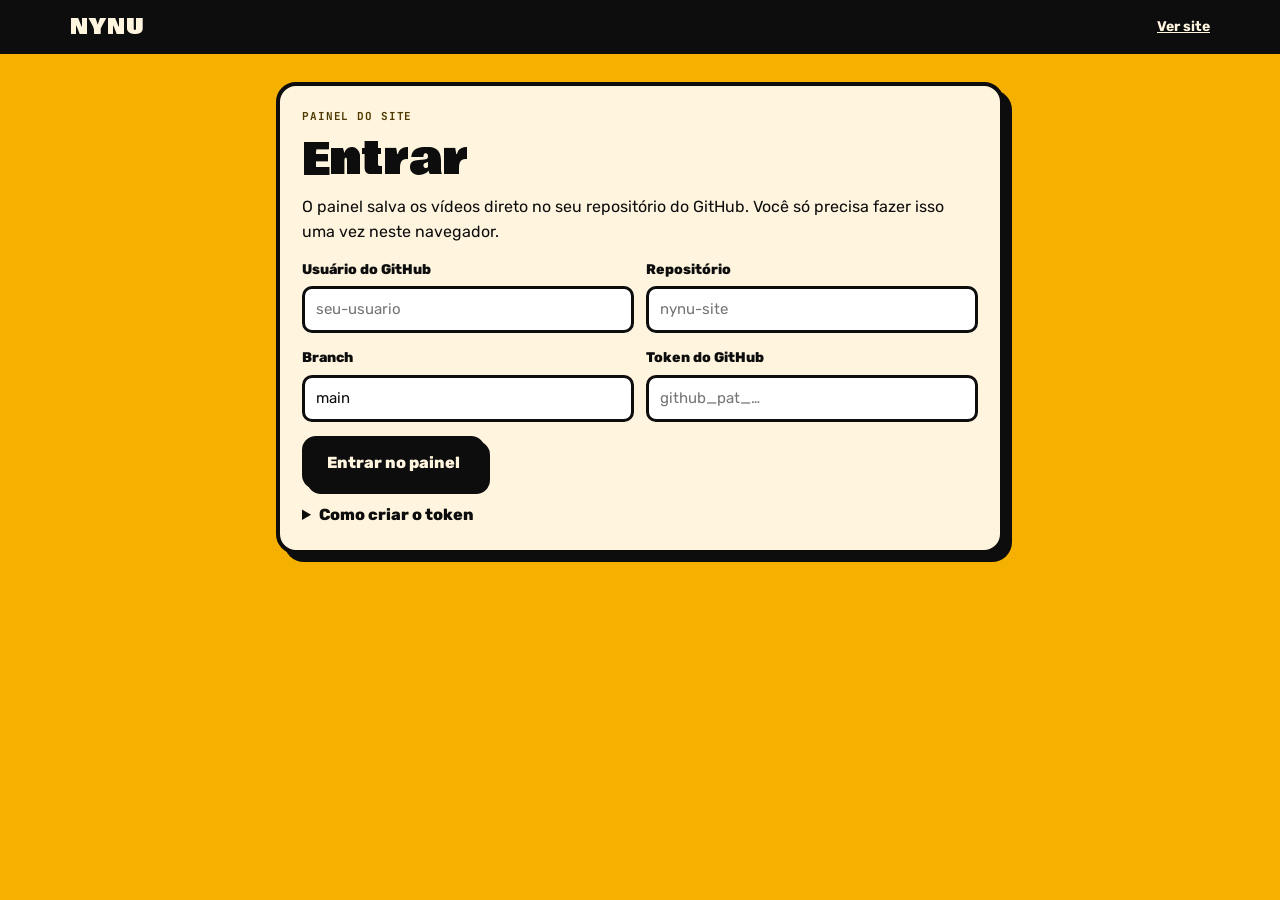
==== commit 14155a53: "Add files via upload" ====
--- a/admin.html
+++ b/admin.html
@@ -3,354 +3,293 @@
 <head>
 <meta charset="utf-8">
 <meta name="viewport" content="width=device-width,initial-scale=1,viewport-fit=cover">
-<title>NYNU | Editor de vídeo</title>
-<meta name="description" content="NYNU, editor de vídeo: YouTube, Reels, motion graphics, cor e som.">
-<meta property="og:title" content="NYNU | Editor de vídeo">
-<meta property="og:image" content="assets/logo.webp">
+<meta name="robots" content="noindex,nofollow">
+<title>NYNU | Painel</title>
 <link rel="icon" type="image/png" href="assets/favicon.png">
-<link rel="apple-touch-icon" href="assets/favicon.png">
 <link rel="preconnect" href="https://fonts.googleapis.com">
 <link rel="preconnect" href="https://fonts.gstatic.com" crossorigin>
 <link rel="stylesheet" href="https://fonts.googleapis.com/css2?family=Bowlby+One&family=Rubik:wght@400;500;700;800&family=JetBrains+Mono:wght@500;700&display=swap">
 <link rel="stylesheet" href="assets/site.css">
+<style>
+/* Painel: uses the site's tokens and components; one centred column on mustard. */
+.panel{max-width:760px;margin:0 auto;padding:28px max(16px,env(safe-area-inset-right,0px)) 60px max(16px,env(safe-area-inset-left,0px));display:flex;flex-direction:column;gap:16px}
+.sheet{background:var(--cream);border:4px solid var(--ink);border-radius:20px;box-shadow:8px 8px 0 var(--ink);padding:22px;display:flex;flex-direction:column;gap:14px}
+.sheet h1{font-size:clamp(30px,5vw,44px)}
+.sheet p{margin:0}
+.top-actions{display:flex;gap:16px;align-items:center;margin-left:auto}
+.top-actions a,.top-actions button{color:var(--cream);background:none;border:0;font:inherit;font-weight:700;font-size:14px;cursor:pointer;text-decoration:underline;padding:0}
+.dr-bar{position:sticky;top:calc(64px + env(safe-area-inset-top,0px))}
+.steps{margin:0;padding-left:20px;display:flex;flex-direction:column;gap:6px;font-size:14.5px}
+.steps code{font-family:var(--font-mono);font-size:13px;background:rgba(0,0,0,.07);padding:1px 5px;border-radius:5px}
+.repo-tag{font-family:var(--font-mono);font-size:12px;font-weight:700;color:var(--cocoa)}
+.busy{opacity:.6;pointer-events:none}
+</style>
 </head>
 <body>
-
-<svg width="0" height="0" style="position:absolute" aria-hidden="true">
-  <filter id="boil"><feTurbulence id="boilNoise" type="fractalNoise" baseFrequency="0.035" numOctaves="2" seed="1"/><feDisplacementMap in="SourceGraphic" scale="7"/></filter>
-</svg>
-
 <header>
   <div class="wrap">
-    <a class="brand" href="#top"><b>NYNU</b></a>
-    <nav aria-label="Seções">
-      <a href="#trabalhos" data-en="Work">Trabalhos</a>
-      <a href="#servicos" data-en="Services">Serviços</a>
-      <a href="#processo" data-en="Process">Processo</a>
-      <a href="#contato" data-en="Contact">Contato</a>
-    </nav>
-    <button class="lang" id="lang" type="button" aria-label="Switch to English"><i class="knob" aria-hidden="true"></i><span>PT</span><span>EN</span></button>
+    <a class="brand" href="./"><b>NYNU</b></a>
+    <div class="top-actions">
+      <a href="./" target="_blank" rel="noopener">Ver site</a>
+      <button type="button" id="logout" hidden>Sair</button>
+    </div>
   </div>
 </header>
 
-<main id="top">
-  <section class="hero">
-    <div class="wrap">
-      <div>
-        <span class="eyebrow" data-en="▶ Video editor · Motion">▶ Editor de vídeo · Motion</span>
-        <h1>
-          <span class="ln"><span data-en="Ideas">Ideias que</span></span>
-          <span class="ln"><span class="stroke" data-en="set in">ganham</span></span>
-          <span class="ln"><span class="blue" data-en="motion">movimento</span></span>
-        </h1>
-        <p class="lede" data-en="I edit videos for YouTube, Reels and brands that want to be watched to the very end. Editing, motion graphics, color and sound in one package.">Edito vídeos para YouTube, Reels e marcas que querem ser assistidos até o último frame. Montagem, motion graphics, cor e som num pacote só.</p>
-        <div class="ctas">
-          <a class="btn magnet" href="#trabalhos" data-en="See my work &lt;svg viewBox=&quot;0 0 24 24&quot; fill=&quot;none&quot; stroke=&quot;currentColor&quot; stroke-width=&quot;3&quot; stroke-linecap=&quot;round&quot; stroke-linejoin=&quot;round&quot;&gt;&lt;path d=&quot;M5 12h14M13 6l6 6-6 6&quot;/&gt;&lt;/svg&gt;">Ver trabalhos <svg viewBox="0 0 24 24" fill="none" stroke="currentColor" stroke-width="3" stroke-linecap="round" stroke-linejoin="round"><path d="M5 12h14M13 6l6 6-6 6"/></svg></a>
-          <a class="btn alt magnet" href="#contato" data-en="Talk to me">Fale comigo</a>
-        </div>
-      </div>
-      <div class="stage" id="stage">
-        <svg class="burst" id="burst" viewBox="-100 -100 200 200" aria-hidden="true"></svg>
-        <div class="sticker"><img src="assets/logo.webp" alt="Logo NYNU: personagem preto de olho amarelo e moletom azul"></div>
-        <span class="tag t1">00:00:24:00</span>
-        <span class="tag t2">24 fps</span>
-        <span class="tag t3">CUT ✂</span>
-      </div>
-    </div>
+<main class="panel">
+  <!-- LOGIN -->
+  <section class="sheet" id="login">
+    <span class="dr-eyebrow">Painel do site</span>
+    <h1>Entrar</h1>
+    <p>O painel salva os vídeos direto no seu repositório do GitHub. Você só precisa fazer isso uma vez neste navegador.</p>
+    <form id="loginForm" novalidate style="display:flex;flex-direction:column;gap:14px">
+      <div class="row2">
+        <label class="fld"><span>Usuário do GitHub</span><input id="lOwner" autocomplete="username" placeholder="seu-usuario" required></label>
+        <label class="fld"><span>Repositório</span><input id="lRepo" placeholder="nynu-site" required></label>
+      </div>
+      <div class="row2">
+        <label class="fld"><span>Branch</span><input id="lBranch" value="main" required></label>
+        <label class="fld"><span>Token do GitHub</span><input id="lToken" type="password" autocomplete="current-password" placeholder="github_pat_…" required></label>
+      </div>
+      <p class="dr-error" id="lErr" role="alert" hidden></p>
+      <div class="dr-form-actions"><button class="btn" type="submit" id="lBtn">Entrar no painel</button></div>
+    </form>
+    <details>
+      <summary style="font-weight:800;cursor:pointer">Como criar o token</summary>
+      <ol class="steps" style="margin-top:10px">
+        <li>No GitHub, abra <b>Settings → Developer settings → Personal access tokens → Fine-grained tokens</b>.</li>
+        <li>Clique em <b>Generate new token</b>, dê um nome (ex.: <code>painel nynu</code>) e escolha a validade.</li>
+        <li>Em <b>Repository access</b>, marque <b>Only select repositories</b> e escolha o repositório do site.</li>
+        <li>Em <b>Permissions → Repository permissions</b>, coloque <b>Contents</b> em <b>Read and write</b>.</li>
+        <li>Gere o token, copie e cole aqui. Ele fica salvo só neste navegador.</li>
+      </ol>
+    </details>
   </section>
 
-  <section class="block" id="trabalhos">
-    <div class="wrap">
-      <div class="sec-head reveal">
-        <h2 data-en="Recent &lt;em&gt;work&lt;/em&gt;">Trabalhos <em>recentes</em></h2>
-        <div class="chips" role="group" aria-label="Filtrar trabalhos">
-          <button class="chip" type="button" data-f="all" aria-pressed="true" data-en="All">Todos</button>
-          <button class="chip" type="button" data-f="youtube" aria-pressed="false">YouTube</button>
-          <button class="chip" type="button" data-f="reels" aria-pressed="false">Reels</button>
-          <button class="chip" type="button" data-f="comercial" aria-pressed="false" data-en="Commercial">Comercial</button>
-          <button class="chip" type="button" data-f="motion" aria-pressed="false">Motion</button>
-        </div>
-      </div>
-      <div class="grid" id="grid"></div>
-    </div>
-  </section>
-
-  <section class="block" id="servicos">
-    <div class="wrap">
-      <div class="sec-head reveal">
-        <h2 data-en="What I &lt;em&gt;do&lt;/em&gt;">O que eu <em>faço</em></h2>
-        <p data-en="From raw footage to a file ready to upload. You send what you shot, I send back a video with rhythm.">Do material bruto ao arquivo pronto para subir. Você manda o que gravou, eu devolvo um vídeo com ritmo.</p>
-      </div>
-      <div class="svc">
-        <article class="reveal">
-          <div class="ico"><svg viewBox="0 0 24 24" fill="none" stroke="currentColor" stroke-width="2.5" stroke-linecap="round" stroke-linejoin="round"><circle cx="6" cy="6" r="3"/><circle cx="6" cy="18" r="3"/><path d="M20 4 8.1 15.9M14.5 14.5 20 20M8.1 8.1 12 12"/></svg></div>
-          <h3 data-en="YouTube editing">Edição para YouTube</h3>
-          <p data-en="Rhythmic cuts, zooms, perfectly timed memes and retention planned from the hook.">Cortes de ritmo, zooms, memes no tempo certo e retenção pensada desde o gancho.</p>
-          <ul><li>vlog</li><li>gameplay</li><li>podcast</li></ul>
-        </article>
-        <article class="reveal hl">
-          <div class="ico"><svg viewBox="0 0 24 24" fill="none" stroke="currentColor" stroke-width="2.5" stroke-linecap="round" stroke-linejoin="round"><rect x="7" y="2" width="10" height="20" rx="2"/><path d="M11 18h2"/></svg></div>
-          <h3>Reels &amp; TikTok</h3>
-          <p data-en="Vertical 9:16, word-by-word animated captions and a hook in the first 2 seconds.">Vertical 9:16, legenda animada palavra por palavra e gancho nos primeiros 2 segundos.</p>
-          <ul><li>9:16</li><li data-en="captions">legendas</li><li>trends</li></ul>
-        </article>
-        <article class="reveal">
-          <div class="ico"><svg viewBox="0 0 24 24" fill="none" stroke="currentColor" stroke-width="2.5" stroke-linecap="round" stroke-linejoin="round"><path d="M12 2l2.4 6.9H22l-6 4.6 2.3 7.1L12 16.3 5.7 20.6 8 13.5 2 8.9h7.6z"/></svg></div>
-          <h3>Motion graphics</h3>
-          <p data-en="Intros, lower thirds, transitions and logo animation in your brand’s style.">Vinhetas, lower thirds, transições e animação de logo no traço da sua marca.</p>
-          <ul><li>after effects</li><li>2D</li><li>kinetic type</li></ul>
-        </article>
-        <article class="reveal">
-          <div class="ico"><svg viewBox="0 0 24 24" fill="none" stroke="currentColor" stroke-width="2.5" stroke-linecap="round" stroke-linejoin="round"><path d="M3 10v4M7 6v12M11 3v18M15 8v8M19 5v14"/></svg></div>
-          <h3 data-en="Color &amp;amp; audio">Cor &amp; áudio</h3>
-          <p data-en="Color grading with identity, voice cleanup, music and sound effects that make every cut land.">Color grading com identidade, limpeza de voz, trilha e efeitos sonoros que fazem o corte bater.</p>
-          <ul><li>grading</li><li>mix</li><li>sfx</li></ul>
-        </article>
-      </div>
-    </div>
-  </section>
-
-  <section class="block" id="processo">
-    <div class="wrap">
-      <div class="sec-head reveal">
-        <h2 data-en="From raw to &lt;em&gt;render&lt;/em&gt;">Do bruto ao <em>render</em></h2>
-        <p data-en="Five stages, each with an approval point. No surprises at delivery.">Cinco etapas, cada uma com um ponto de aprovação. Sem surpresa na entrega.</p>
-      </div>
-      <div class="process">
-        <span class="fill" aria-hidden="true"></span>
-        <div class="step reveal"><span class="tcode">00:00 · IN</span><h3>Briefing</h3><p data-en="Goal, audience, references and where the video will run.">Objetivo, público, referências e onde o vídeo vai rodar.</p></div>
-        <div class="step reveal"><span class="tcode">00:12 · LOG</span><h3 data-en="Logging">Decupagem</h3><p data-en="I watch everything, mark the best takes and build the cut plan.">Assisto tudo, marco os melhores takes e monto o roteiro de corte.</p></div>
-        <div class="step reveal"><span class="tcode">00:30 · CUT</span><h3 data-en="Rough cut">Montagem</h3><p data-en="First cut with pacing and story. You review here.">Primeiro corte com ritmo e narrativa. Você revisa aqui.</p></div>
-        <div class="step reveal"><span class="tcode">00:48 · FX</span><h3 data-en="Finishing">Finalização</h3><p data-en="Motion, color, audio mix and captions.">Motion, cor, mix de áudio e legendas.</p></div>
-        <div class="step reveal"><span class="tcode">01:00 · OUT</span><h3 data-en="Delivery">Entrega</h3><p data-en="Exported in the right formats for each platform, with up to 2 rounds of revisions.">Exporto nos formatos certos para cada plataforma, com até 2 rodadas de ajuste.</p></div>
-      </div>
-    </div>
-  </section>
-
-  <section class="block" id="ferramentas">
-    <div class="wrap">
-      <div class="sec-head reveal"><h2 data-en="My &lt;em&gt;toolbox&lt;/em&gt;">Caixa de <em>ferramentas</em></h2></div>
-      <div class="tools reveal">
-        <span class="tool"><i style="background:#2A1B5E;color:#C9A8FF">Pr</i>Premiere Pro</span>
-        <span class="tool"><i style="background:#1B1B5E;color:#B6B6FF">Ae</i>After Effects</span>
-        <span class="tool"><i style="background:var(--hoodie);color:var(--cream)">Ps</i>Photoshop</span>
-      </div>
-    </div>
-  </section>
-
-  <section class="block" id="contato">
-    <div class="wrap">
-      <div class="contact reveal">
-        <img class="ghost" src="assets/logo.webp" alt="">
-        <div>
-          <h2 data-en="Let’s &lt;span&gt;edit?&lt;/span&gt;">Bora <span>editar?</span></h2>
-          <p data-en="Tell me about the project, the deadline and where the video will be posted. I reply within 24 hours.">Me conta o projeto, o prazo e onde o vídeo vai ser publicado. Respondo em até 24 horas.</p>
-          <div class="mail">
-            <code id="email">Jammersonnb@gmail.com</code>
-            <button class="btn magnet" type="button" id="copy" data-en="Copy email">Copiar e-mail</button>
+  <!-- PANEL -->
+  <section id="app" hidden style="display:flex;flex-direction:column;gap:16px">
+    <div class="sheet">
+      <div class="dr-head">
+        <div><span class="dr-eyebrow">Painel do site</span><h1>Seus vídeos</h1><span class="repo-tag" id="repoTag"></span></div>
+      </div>
+      <div class="dr-bar"><span id="drStatus">Tudo publicado</span><button class="btn" id="drPublish" type="button" disabled>Publicar no site</button></div>
+      <div id="drListView" style="display:flex;flex-direction:column;gap:14px">
+        <div class="dr-list" id="drList"></div>
+        <button class="btn alt dr-add" id="drAdd" type="button">+ Adicionar vídeo</button>
+        <p class="dr-hint">Faça quantas alterações quiser e depois clique em <b>Publicar no site</b>. O site atualiza em 1 ou 2 minutos.</p>
+      </div>
+      <form id="drForm" hidden novalidate>
+        <button class="dr-back" id="drBack" type="button">← Voltar para a lista</button>
+        <h3 id="drFormTitle">Novo vídeo</h3>
+        <div class="fld"><span>Miniatura</span>
+          <div class="thumb-pick"><div class="thumb" id="fThumbPrev"></div>
+            <div class="tp-actions"><label class="btn alt sm" for="fThumb">Enviar imagem</label><input type="file" id="fThumb" accept="image/*" hidden><button class="btn alt sm" type="button" id="fThumbClear">Remover</button></div>
           </div>
-        </div>
-        <div class="socials">
-          <a href="https://x.com/nynu_aep" target="_blank" rel="noopener">X <span>@nynu_aep</span></a>
-          <a href="https://discord.com/users/1232013955065581739" target="_blank" rel="noopener">Discord <span>nynu</span></a>
-          <a href="https://www.instagram.com/nynu.aep?obrf=MTV1MzViaDh2anFpdQ==" target="_blank" rel="noopener">Instagram <span>@nynu.aep</span></a>
-        </div>
-      </div>
+          <small>Opcional. Com link do YouTube, a miniatura do vídeo é usada automaticamente. Envie uma imagem só se quiser outra capa.</small>
+        </div>
+        <div class="fld"><span>Fundo ilustrado (quando não há imagem)</span><div class="swatches" id="fArt" role="radiogroup"></div></div>
+        <label class="fld"><span>Texto grande na capa <em>(opcional)</em></span><input id="fWord" maxlength="12" placeholder="Ex.: GG!, 24H, NOVO"></label>
+        <div class="row2">
+          <label class="fld"><span>Título (português) *</span><input id="fTitlePt" maxlength="80"></label>
+          <label class="fld"><span>Título (inglês)</span><input id="fTitleEn" maxlength="80"></label>
+        </div>
+        <div class="row2">
+          <label class="fld"><span>Descrição (português)</span><textarea id="fDescPt" rows="3" maxlength="400"></textarea></label>
+          <label class="fld"><span>Descrição (inglês)</span><textarea id="fDescEn" rows="3" maxlength="400"></textarea></label>
+        </div>
+        <div class="row2">
+          <label class="fld"><span>Categoria</span><select id="fCat"><option value="youtube">YouTube</option><option value="reels">Reels</option><option value="comercial">Comercial</option><option value="motion">Motion</option></select></label>
+          <label class="fld"><span>Duração</span><input id="fDur" placeholder="mm:ss" maxlength="8" inputmode="numeric"></label>
+        </div>
+        <label class="fld"><span>Link do vídeo</span><input id="fUrl" type="url" placeholder="https://youtube.com/watch?v=…"><small>YouTube, Instagram, Drive, Vimeo… O botão "Assistir completo" abre esse link. Se for do YouTube, a miniatura do vídeo entra sozinha, a menos que você envie outra imagem.</small></label>
+        <p class="dr-error" id="fErr" role="alert" hidden></p>
+        <div class="dr-form-actions"><button class="btn" type="submit">Salvar vídeo</button><button class="btn alt" type="button" id="drCancel">Cancelar</button></div>
+      </form>
     </div>
   </section>
 </main>
-
-<footer><div class="wrap"><span data-en="© 2026 NYNU · Video editor">© 2026 NYNU · Editor de vídeo</span><span class="mono">EXPORT COMPLETE ✓ 100%</span></div></footer>
-
-<div class="modal" id="modal" hidden role="dialog" aria-modal="true" aria-labelledby="mTitle">
-  <div class="player" id="player" style="position:relative">
-    <button class="close" id="close" type="button" aria-label="Fechar">✕</button>
-    <div class="thumb" id="mThumb"></div>
-    <div class="ctrl"><button type="button" id="mPlay" aria-label="Pausar"><svg width="14" height="14" viewBox="0 0 14 14"><rect x="2" y="1" width="3.5" height="12" fill="#0D0D0D"/><rect x="8.5" y="1" width="3.5" height="12" fill="#0D0D0D"/></svg></button><span id="mTime">00:00</span><div class="bar"><i id="mBar"></i></div><span id="mDur">00:00</span></div>
-    <div class="pbody">
-      <h3 id="mTitle"></h3>
-      <p id="mDesc"></p>
-      <div class="row" id="mFacts"></div>
-      <div class="row"><a class="btn" id="mLink" href="#" target="_blank" rel="noopener" data-en="Watch full video">Assistir completo</a></div>
-    </div>
-  </div>
-</div>
 <div class="toast" id="toast" role="status" aria-live="polite"></div>
 
 <script>
 (function(){
-const reduce = matchMedia('(prefers-reduced-motion: reduce)').matches;
-
-/* ---------- burst behind the logo ---------- */
-(function(){
-  const svg=document.getElementById('burst');
-  function star(n,rOut,rIn,jit,seed){
-    let s=seed,pts=[];
-    const rnd=()=>{s=(s*9301+49297)%233280;return s/233280};
-    for(let i=0;i<n*2;i++){
-      const a=(Math.PI*i)/n - Math.PI/2;
-      const r=(i%2?rIn:rOut)*(1+(rnd()-.5)*jit);
-      pts.push((Math.cos(a)*r).toFixed(1)+','+(Math.sin(a)*r).toFixed(1));
-    }
-    return pts.join(' ');
-  }
-  svg.innerHTML=
-    '<polygon points="'+star(16,98,70,.22,7)+'" fill="#4F3900" stroke="#0D0D0D" stroke-width="3" stroke-linejoin="round"/>'+
-    '<polygon points="'+star(16,88,64,.2,3)+'" fill="#0D0D0D" transform="rotate(8)"/>'+
-    '<polygon points="'+star(12,74,58,.18,11)+'" fill="#FFF5DF" stroke="#0D0D0D" stroke-width="3" stroke-linejoin="round" transform="rotate(-6)"/>';
-})();
-
-/* line boil: re-seed the turbulence a few times a second, like hand-drawn animation */
-if(!reduce){
-  const noise=document.getElementById('boilNoise');let seed=1;
-  setInterval(()=>{seed=(seed%4)+1;noise.setAttribute('seed',seed)},160);
-}
-
-/* ---------- projects: loaded from projects.json (edited at /admin.html) ---------- */
-let projects=[];
-const grid=document.getElementById('grid');
-let lang='pt';
+const $=id=>document.getElementById(id);
 const esc=s=>String(s==null?'':s).replace(/[&<>"']/g,c=>({'&':'&amp;','<':'&lt;','>':'&gt;','"':'&quot;',"'":'&#39;'}[c]));
-const L=(p,f)=>{const v=p[f]||{};return (lang==='en'&&v.en)?v.en:(v.pt||v.en||'')};
-const CATS={youtube:{pt:'YouTube',en:'YouTube'},reels:{pt:'Reels',en:'Reels'},comercial:{pt:'Comercial',en:'Commercial'},motion:{pt:'Motion',en:'Motion'}};
-const catLabel=c=>(CATS[c]||{pt:c,en:c})[lang];
-const facts=p=>[]; // details chips removed
+const ARTS=['a-burst','a-stripes','a-dots','a-split','a-grid','a-wave'];
+const CATS={youtube:'YouTube',reels:'Reels',comercial:'Comercial',motion:'Motion'};
+const KEY='nynu-admin';
+let cfg=null,projects=[],sha=null,dirty=false,busy=false,editing=null,formThumb='',formNew=false,formArt='a-burst';
+
+/* ---------- GitHub API ---------- */
+function utf8ToB64(s){const b=new TextEncoder().encode(s);let bin='';for(let i=0;i<b.length;i+=0x8000)bin+=String.fromCharCode.apply(null,b.subarray(i,i+0x8000));return btoa(bin)}
+function b64ToUtf8(b){const bin=atob(b.replace(/\s/g,''));const u=new Uint8Array(bin.length);for(let i=0;i<bin.length;i++)u[i]=bin.charCodeAt(i);return new TextDecoder().decode(u)}
+async function gh(path,opts={}){
+  const r=await fetch('https://api.github.com/repos/'+encodeURIComponent(cfg.owner)+'/'+encodeURIComponent(cfg.repo)+path,{
+    ...opts,headers:{'Accept':'application/vnd.github+json','Authorization':'Bearer '+cfg.token,'X-GitHub-Api-Version':'2022-11-28',...(opts.body?{'Content-Type':'application/json'}:{})}});
+  if(!r.ok){const e=new Error('gh '+r.status);e.status=r.status;try{e.body=await r.json()}catch(_){}throw e}
+  return r.status===204?null:r.json();
+}
+const ref=()=>'?ref='+encodeURIComponent(cfg.branch);
+function ghMsg(e){
+  if(!e||!e.status)return 'Sem conexão com o GitHub. Verifique a internet e tente de novo.';
+  if(e.status===401)return 'O token é inválido ou expirou. Saia e entre com um token novo.';
+  if(e.status===403)return 'O token não tem permissão para salvar. Ele precisa de Contents: Read and write neste repositório.';
+  if(e.status===404)return 'Não encontrei o repositório ou a branch. Confira o usuário, o nome do repositório e a branch.';
+  if(e.status===409||e.status===422)return 'O arquivo mudou no GitHub enquanto você editava. Recarregue a página e refaça a última alteração.';
+  return 'O GitHub recusou a operação (erro '+e.status+'). Tente de novo em instantes.';
+}
+
+/* ---------- login ---------- */
+function loadCfg(){try{return JSON.parse(localStorage.getItem(KEY)||'null')}catch(_){return null}}
+function saveCfg(c){try{localStorage.setItem(KEY,JSON.stringify(c))}catch(_){}}
+async function start(c){
+  cfg=c;
+  const repo=await gh('');
+  if(!repo.permissions||!repo.permissions.push){const e=new Error('nopush');e.status=403;throw e}
+  try{const f=await gh('/contents/projects.json'+ref());sha=f.sha;const d=JSON.parse(b64ToUtf8(f.content));projects=Array.isArray(d.projects)?d.projects:[]}
+  catch(e){if(e.status===404){sha=null;projects=[]}else throw e}
+  $('login').hidden=true;$('app').hidden=false;$('logout').hidden=false;
+  $('repoTag').textContent=cfg.owner+'/'+cfg.repo+' · '+cfg.branch;
+  renderList();setDirty(false);
+}
+$('loginForm').addEventListener('submit',async e=>{
+  e.preventDefault();
+  const c={owner:$('lOwner').value.trim(),repo:$('lRepo').value.trim(),branch:$('lBranch').value.trim()||'main',token:$('lToken').value.trim()};
+  if(!c.owner||!c.repo||!c.token){showLoginErr('Preencha usuário, repositório e token.');return}
+  $('lBtn').disabled=true;$('lBtn').textContent='Conectando…';$('lErr').hidden=true;
+  try{await start(c);saveCfg(c)}catch(err){showLoginErr(ghMsg(err))}
+  finally{$('lBtn').disabled=false;$('lBtn').textContent='Entrar no painel'}
+});
+function showLoginErr(m){$('lErr').textContent=m;$('lErr').hidden=false}
+$('logout').addEventListener('click',()=>{
+  if(dirty&&!$('logout').dataset.sure){$('logout').dataset.sure='1';$('logout').textContent='Sair sem publicar?';setTimeout(()=>{delete $('logout').dataset.sure;$('logout').textContent='Sair'},3500);return}
+  try{localStorage.removeItem(KEY)}catch(_){}location.reload();
+});
+window.addEventListener('beforeunload',e=>{if(dirty){e.preventDefault();e.returnValue=''}});
+
+/* ---------- list ---------- */
+const status=$('drStatus'),pubBtn=$('drPublish'),bar=document.querySelector('.dr-bar');
+function setDirty(v,msg){dirty=v;bar.classList.toggle('dirty',v);pubBtn.disabled=!v||busy;status.textContent=msg||(v?'Alterações não publicadas':'Tudo publicado')}
 
 /* YouTube: a video link gives its own thumbnail when no image was uploaded */
 function ytId(u){const m=String(u||'').match(/(?:youtu\.be\/|youtube\.com\/(?:watch\?(?:.*&)?v=|shorts\/|embed\/|live\/|v\/))([\w-]{11})/i);return m?m[1]:''}
 function ytImg(id){return '<img class="art" src="https://i.ytimg.com/vi/'+id+'/maxresdefault.jpg" data-yt="'+id+'" alt="" loading="lazy" onload="ytFix(this)" onerror="ytFix(this,1)">'}
 window.ytFix=function(img,err){const hq='https://i.ytimg.com/vi/'+img.dataset.yt+'/hqdefault.jpg';if(err&&img.src===hq){const d=document.createElement('div');d.className='art a-burst';img.replaceWith(d);return}if((err||img.naturalWidth<=120)&&img.src!==hq)img.src=hq};
+function thumbSrc(p){return p._new||p._shown||p.thumb||''}
 function thumbHTML(p){
-  const yt=!p.thumb&&ytId(p.url);
-  const art=p.thumb?'<img class="art" src="'+esc(p.thumb)+'" alt="">':yt?ytImg(yt):'<div class="art '+esc(p.art||'a-burst')+'"></div>';
-  return art+'<span class="lb t"></span><span class="lb b"></span>'+(p.word?'<span class="word">'+esc(p.word)+'</span>':'')+'<span class="play"></span><span class="cat">'+esc(catLabel(p.cat))+'</span>'+(p.dur?'<span class="dur">'+esc(p.dur)+'</span>':'')+'<span class="prog"></span>';
-}
-function renderCards(){
-  grid.innerHTML='';
-  if(!projects.length){grid.innerHTML='<p class="empty">'+(lang==='en'?'New videos coming soon.':'Novos vídeos em breve.')+'</p>';return}
+  const src=thumbSrc(p),yt=!src&&ytId(p.url);
+  const art=src?'<img class="art" src="'+esc(src)+'" alt="">':yt?ytImg(yt):'<div class="art '+esc(p.art||'a-burst')+'"></div>';
+  return art+'<span class="lb t"></span><span class="lb b"></span>'+(p.word?'<span class="word">'+esc(p.word)+'</span>':'')+'<span class="cat">'+esc(CATS[p.cat]||p.cat)+'</span>'+(p.dur?'<span class="dur">'+esc(p.dur)+'</span>':'');
+}
+function renderList(){
+  const list=$('drList');list.innerHTML='';
+  if(!projects.length){list.innerHTML='<p class="dr-hint">Nenhum vídeo ainda. Clique em <b>Adicionar vídeo</b>.</p>';return}
   projects.forEach((p,i)=>{
-    const b=document.createElement('button');
-    b.type='button';b.className='card reveal';b.dataset.cat=p.cat;b.dataset.i=i;
-    const d=L(p,'desc');const short=d.split('. ')[0];
-    b.innerHTML='<div class="thumb">'+thumbHTML(p)+'</div><div class="meta"><h3>'+esc(L(p,'title'))+'</h3>'+(d?'<p>'+esc(short.endsWith('.')?short:short+'.')+'</p>':'')+(facts(p).length?'<div class="facts">'+facts(p).map(f=>'<span>'+esc(f)+'</span>').join('')+'</div>':'')+'</div>';
-    b.addEventListener('click',()=>openModal(i,b));
-    grid.appendChild(b);
+    const row=document.createElement('div');row.className='dr-item';
+    const src=thumbSrc(p),yt=!src&&ytId(p.url);
+    const mini=src?'<img class="art" src="'+esc(src)+'" alt="" style="width:100%;height:100%;object-fit:cover">':yt?ytImg(yt):'<div class="art '+esc(p.art||'a-burst')+'"></div>';
+    row.innerHTML='<div class="mini">'+mini+'</div><div style="min-width:0"><b>'+esc((p.title||{}).pt||(p.title||{}).en||'Sem título')+'</b><small>'+esc(CATS[p.cat]||p.cat)+(p.dur?' · '+esc(p.dur):'')+(p.url?' · link ✓':' · sem link')+'</small></div>'+
+      '<div class="dr-acts"><button class="ib" type="button" data-a="up" aria-label="Mover para cima" '+(i===0?'disabled':'')+'>↑</button><button class="ib" type="button" data-a="down" aria-label="Mover para baixo" '+(i===projects.length-1?'disabled':'')+'>↓</button><button class="ib" type="button" data-a="edit" aria-label="Editar">✎</button><button class="ib del" type="button" data-a="del" aria-label="Excluir">🗑</button></div>';
+    row.querySelector('.dr-acts').addEventListener('click',e=>{
+      const b=e.target.closest('button');if(!b||busy)return;const a=b.dataset.a;
+      if(a==='up'||a==='down'){const j=a==='up'?i-1:i+1;[projects[i],projects[j]]=[projects[j],projects[i]];changed('Ordem alterada')}
+      if(a==='edit')openForm(i);
+      if(a==='del'){
+        if(!b.classList.contains('confirm')){b.classList.add('confirm');b.textContent='Excluir?';setTimeout(()=>{if(b.isConnected){b.classList.remove('confirm');b.textContent='🗑'}},3500);return}
+        projects.splice(i,1);changed('Vídeo removido');
+      }
+    });
+    list.appendChild(row);
   });
-  const active=document.querySelector('.chip[aria-pressed="true"]');
-  const f=active?active.dataset.f:'all';
-  [...grid.children].forEach(c=>{if(c.dataset.cat)c.hidden=!(f==='all'||c.dataset.cat===f)});
-}
-grid.innerHTML='<p class="empty">'+(document.documentElement.lang==='en'?'Loading videos…':'Carregando vídeos…')+'</p>';
-fetch('projects.json?v='+Date.now(),{cache:'no-store'}).then(r=>{if(!r.ok)throw r;return r.json()})
-  .then(d=>{projects=Array.isArray(d.projects)?d.projects:[];renderCards()})
-  .catch(()=>{projects=[];renderCards()});
-
-/* filters with a springy FLIP shuffle */
-document.querySelectorAll('.chip').forEach(ch=>ch.addEventListener('click',()=>{
-  document.querySelectorAll('.chip').forEach(c=>c.setAttribute('aria-pressed',String(c===ch)));
-  const f=ch.dataset.f, cards=[...grid.children];
-  const first=new Map(cards.map(c=>[c,c.getBoundingClientRect()]));
-  cards.forEach(c=>{c.hidden=!(f==='all'||c.dataset.cat===f)});
-  if(reduce)return;
-  cards.forEach(c=>{
-    if(c.hidden)return;
-    const a=first.get(c),b=c.getBoundingClientRect();
-    if(a.width===0){c.animate([{transform:'scale(.6) rotate(-6deg)',opacity:0},{transform:'none',opacity:1}],{duration:520,easing:'cubic-bezier(.34,1.56,.64,1)'});return}
-    const dx=a.left-b.left,dy=a.top-b.top;
-    if(dx||dy)c.animate([{transform:'translate('+dx+'px,'+dy+'px)'},{transform:'none'}],{duration:560,easing:'cubic-bezier(.22,1,.36,1)'});
-  });
-}));
-
-/* modal "player" */
-const modal=document.getElementById('modal'),player=document.getElementById('player'),mBar=document.getElementById('mBar'),mTime=document.getElementById('mTime'),mPlay=document.getElementById('mPlay');
-let raf=null,opener=null,pPlaying=true,prog=0,pLast=null,durSec=0;
-const toSec=s=>{const n=String(s||'').split(':').map(Number);if(n.some(isNaN)||!n.length)return 60;return n.reduce((a,v)=>a*60+v,0)||60};
-const mmss=s=>String(Math.floor(s/60)).padStart(2,'0')+':'+String(Math.floor(s%60)).padStart(2,'0');
-function tick(ts){
-  if(pLast!==null&&pPlaying){prog=(prog+(ts-pLast)/1000*(durSec/12))%durSec}
-  pLast=ts;mBar.style.width=(prog/durSec*100)+'%';mTime.textContent=mmss(prog);
-  raf=requestAnimationFrame(tick);
-}
-function openModal(i,from){
-  const p=projects[i];opener=from;
-  const yt=ytId(p.url),mt=document.getElementById('mThumb'),ctrl=document.querySelector('.player .ctrl');
-  if(yt){
-    // YouTube link: play the real video right here
-    const short=/\/shorts\//i.test(p.url);
-    mt.className='thumb yt'+(short?' short':'');
-    mt.style.cssText='position:relative;display:block;background:#000;overflow:hidden;'+(short?'aspect-ratio:auto;height:min(70vh,640px);':'aspect-ratio:16/9;');
-    const fs=short?'position:absolute;top:0;bottom:0;left:50%;height:100%;width:auto;aspect-ratio:9/16;transform:translateX(-50%);border:0;':'position:absolute;top:0;left:0;width:100%;height:100%;border:0;';
-    mt.innerHTML='<iframe style="'+fs+'" src="https://www.youtube-nocookie.com/embed/'+yt+'?autoplay=1&rel=0&playsinline=1" title="'+esc(L(p,'title'))+'" allow="autoplay; encrypted-media; picture-in-picture; fullscreen" allowfullscreen></iframe>';
-    ctrl.hidden=true;
-  }else{
-    mt.className='thumb';mt.style.cssText='';mt.innerHTML=thumbHTML(p);ctrl.hidden=false;
-  }
-  document.getElementById('mTitle').textContent=L(p,'title');
-  document.getElementById('mDesc').textContent=L(p,'desc');
-  document.getElementById('mDur').textContent=p.dur||'';
-  const ml=document.getElementById('mLink');ml.hidden=!p.url;if(p.url)ml.href=p.url;
-  ml.textContent=ytId(p.url)?(lang==='en'?'Open on YouTube':'Abrir no YouTube'):(lang==='en'?'Watch full video':'Assistir completo');
-  const mf=document.getElementById('mFacts');mf.innerHTML='';mf.hidden=true;
-  durSec=toSec(p.dur);prog=0;pLast=null;pPlaying=true;
-  modal.hidden=false;document.body.style.overflow='hidden';
-  if(!reduce){
-    const r=from.getBoundingClientRect(),pr=player.getBoundingClientRect();
-    const sx=r.width/pr.width,dx=(r.left+r.width/2)-(pr.left+pr.width/2),dy=(r.top+r.height/2)-(pr.top+pr.height/2);
-    player.animate([{transform:'translate('+dx+'px,'+dy+'px) scale('+sx+')',opacity:.4},{transform:'none',opacity:1}],{duration:560,easing:'cubic-bezier(.34,1.3,.64,1)'});
-    modal.animate([{opacity:0},{opacity:1}],{duration:300});
-  }
-  if(!yt)raf=requestAnimationFrame(tick);
-  document.getElementById('close').focus();
-}
-function closeModal(){
-  if(modal.hidden)return;
-  const done=()=>{modal.hidden=true;document.getElementById('mThumb').innerHTML='';document.body.style.overflow='';cancelAnimationFrame(raf);opener&&opener.focus()};
-  if(reduce)return done();
-  player.animate([{transform:'none',opacity:1},{transform:'scale(.85) rotate(3deg)',opacity:0}],{duration:260,easing:'ease-in'}).onfinish=done;
-  modal.animate([{opacity:1},{opacity:0}],{duration:260});
-}
-document.getElementById('close').addEventListener('click',closeModal);
-modal.addEventListener('click',e=>{if(e.target===modal)closeModal()});
-document.addEventListener('keydown',e=>{if(e.key==='Escape')closeModal()});
-mPlay.addEventListener('click',()=>{pPlaying=!pPlaying;mPlay.setAttribute('aria-label',pPlaying?'Pausar':'Reproduzir');mPlay.innerHTML=pPlaying?'<svg width="14" height="14" viewBox="0 0 14 14"><rect x="2" y="1" width="3.5" height="12" fill="#0D0D0D"/><rect x="8.5" y="1" width="3.5" height="12" fill="#0D0D0D"/></svg>':'<svg width="14" height="14" viewBox="0 0 14 14"><path d="M3 1l10 6-10 6z" fill="#0D0D0D"/></svg>'});
-
-/* magnetic buttons */
-if(!reduce&&matchMedia('(pointer:fine)').matches){
-  document.querySelectorAll('.magnet').forEach(el=>{
-    el.addEventListener('pointermove',e=>{const r=el.getBoundingClientRect();const x=(e.clientX-r.left-r.width/2)*.25,y=(e.clientY-r.top-r.height/2)*.35;el.style.transform='translate('+x+'px,'+y+'px)'});
-    el.addEventListener('pointerleave',()=>{el.animate([{transform:el.style.transform||'none'},{transform:'none'}],{duration:500,easing:'cubic-bezier(.34,1.56,.64,1)'});el.style.transform=''});
-  });
-  /* logo sticker follows the pointer a little */
-  const stage=document.getElementById('stage'),st=stage.querySelector('.sticker');
-  stage.addEventListener('pointermove',e=>{const r=stage.getBoundingClientRect();const x=(e.clientX-r.left)/r.width-.5,y=(e.clientY-r.top)/r.height-.5;st.style.translate=(x*18)+'px '+(y*18)+'px'});
-  stage.addEventListener('pointerleave',()=>{st.style.translate=''});
-  st.style.transition='transform .5s cubic-bezier(.34,1.56,.64,1), translate .4s cubic-bezier(.22,1,.36,1)';
-}
-
-/* language toggle */
-const i18n=[...document.querySelectorAll('[data-en]')];
-i18n.forEach(el=>{el.dataset.pt=el.innerHTML});
-const langBtn=document.getElementById('lang');
-function setLang(l,animate){
-  lang=l;document.documentElement.lang=l==='en'?'en':'pt-BR';
-  const swap=()=>{i18n.forEach(el=>{el.innerHTML=l==='en'?el.dataset.en:el.dataset.pt});renderCards();
-    langBtn.setAttribute('aria-label',l==='en'?'Mudar para português':'Switch to English');document.title=l==='en'?'NYNU Edits':'NYNU Edits'};
-  if(!animate||reduce)return swap();
-  const main=document.querySelector('main');
-  main.animate([{opacity:1,filter:'blur(0)'},{opacity:.15,filter:'blur(6px)'}],{duration:180,easing:'ease-in'}).onfinish=()=>{swap();
-    main.animate([{opacity:.15,filter:'blur(6px)',transform:'translateY(8px)'},{opacity:1,filter:'blur(0)',transform:'none'}],{duration:380,easing:'cubic-bezier(.22,1,.36,1)'})};
-}
-langBtn.addEventListener('click',()=>{const n=lang==='en'?'pt':'en';setLang(n,true);try{localStorage.setItem('nynu-lang',n)}catch(e){}});
-document.documentElement.lang='pt-BR';
-try{const s=localStorage.getItem('nynu-lang');if(s==='en')setLang('en',false)}catch(e){}
-
-/* copy email */
-const toast=document.getElementById('toast');let tt;
-function showToast(m){toast.textContent=m;toast.classList.add('show');clearTimeout(tt);tt=setTimeout(()=>toast.classList.remove('show'),2200)}
-document.getElementById('copy').addEventListener('click',()=>{
-  const em=document.getElementById('email');
-  navigator.clipboard.writeText(em.textContent).then(()=>showToast(lang==='en'?'Email copied ✓':'E-mail copiado ✓')).catch(()=>{const s=getSelection(),r=document.createRange();r.selectNodeContents(em);s.removeAllRanges();s.addRange(r);showToast(lang==='en'?'Email selected, just copy it':'E-mail selecionado, é só copiar')});
-});
+}
+function changed(msg){renderList();setDirty(true,msg+' · falta publicar')}
+
+/* ---------- form ---------- */
+const form=$('drForm'),listView=$('drListView');
+function paintThumb(){
+  $('fThumbPrev').innerHTML=thumbHTML({_new:formNew?formThumb:'',thumb:formNew?'':formThumb,url:$('fUrl').value.trim(),art:formArt,word:$('fWord').value.trim(),cat:$('fCat').value,dur:$('fDur').value.trim()});
+  $('fThumbClear').hidden=!formThumb;
+  [...$('fArt').children].forEach(s=>s.setAttribute('aria-checked',String(s.dataset.art===formArt)));
+}
+ARTS.forEach(a=>{const s=document.createElement('button');s.type='button';s.className='swatch '+a;s.dataset.art=a;s.setAttribute('role','radio');s.setAttribute('aria-label','Fundo '+a.slice(2));s.addEventListener('click',()=>{formArt=a;paintThumb()});$('fArt').appendChild(s)});
+['fWord','fCat','fDur','fUrl'].forEach(id=>$(id).addEventListener('input',paintThumb));
+function openForm(i){
+  editing=i;const p=i==null?{title:{},desc:{},cat:'youtube',facts:[],art:ARTS[Math.floor(Math.random()*ARTS.length)]}:projects[i];
+  $('drFormTitle').textContent=i==null?'Novo vídeo':'Editar vídeo';
+  $('fTitlePt').value=(p.title||{}).pt||'';$('fTitleEn').value=(p.title||{}).en||'';
+  $('fDescPt').value=(p.desc||{}).pt||'';$('fDescEn').value=(p.desc||{}).en||'';
+  $('fCat').value=p.cat||'youtube';$('fDur').value=p.dur||'';$('fUrl').value=p.url||'';
+  $('fWord').value=p.word||'';
+  formNew=!!(p._new||p._shown);formThumb=p._new||p._shown||p.thumb||'';formArt=p.art||'a-burst';$('fErr').hidden=true;$('fThumb').value='';
+  paintThumb();listView.hidden=true;form.hidden=false;window.scrollTo({top:0,behavior:'smooth'});$('fTitlePt').focus({preventScroll:true});
+}
+function closeForm(){form.hidden=true;listView.hidden=false;editing=null}
+$('drAdd').addEventListener('click',()=>openForm(null));
+$('drBack').addEventListener('click',closeForm);$('drCancel').addEventListener('click',closeForm);
+function showErr(m){$('fErr').textContent=m;$('fErr').hidden=false}
+$('fThumb').addEventListener('change',e=>{
+  const f=e.target.files&&e.target.files[0];if(!f)return;
+  if(!/^image\//.test(f.type)){showErr('Esse arquivo não é uma imagem. Use JPG, PNG ou WEBP.');return}
+  const img=new Image(),url=URL.createObjectURL(f);
+  img.onload=()=>{const W=1280,H=720,c=document.createElement('canvas');c.width=W;c.height=H;const x=c.getContext('2d');
+    const s=Math.max(W/img.width,H/img.height),w=img.width*s,h=img.height*s;x.fillStyle='#0D0D0D';x.fillRect(0,0,W,H);x.drawImage(img,(W-w)/2,(H-h)/2,w,h);
+    formThumb=c.toDataURL('image/jpeg',.82);formNew=true;URL.revokeObjectURL(url);$('fErr').hidden=true;paintThumb()};
+  img.onerror=()=>{URL.revokeObjectURL(url);showErr('Não consegui abrir essa imagem. Tente outro arquivo.')};
+  img.src=url;
+});
+$('fThumbClear').addEventListener('click',()=>{formThumb='';formNew=false;$('fThumb').value='';paintThumb()});
+form.addEventListener('submit',e=>{
+  e.preventDefault();
+  const t=$('fTitlePt').value.trim();if(!t){showErr('Escreva pelo menos o título em português.');$('fTitlePt').focus();return}
+  let url=$('fUrl').value.trim();if(url&&!/^https?:\/\//i.test(url))url='https://'+url;
+  if(url){try{new URL(url)}catch(_){showErr('O link do vídeo não parece válido. Cole o endereço completo.');$('fUrl').focus();return}}
+  const dur=$('fDur').value.trim();if(dur&&!/^\d{1,2}(:\d{2}){1,2}$/.test(dur)){showErr('Escreva a duração como mm:ss, por exemplo 03:45.');$('fDur').focus();return}
+  const p={id:editing==null?'v'+Date.now().toString(36):projects[editing].id,
+    title:{pt:t,en:$('fTitleEn').value.trim()},desc:{pt:$('fDescPt').value.trim(),en:$('fDescEn').value.trim()},
+    cat:$('fCat').value,dur,url,thumb:formNew?'':formThumb,word:$('fWord').value.trim(),art:formArt,
+    facts:[]};
+  if(formNew&&formThumb)p._new=formThumb;
+  if(editing==null)projects.unshift(p);else projects[editing]=p;
+  const msg=editing==null?'Vídeo adicionado':'Vídeo atualizado';closeForm();changed(msg);
+});
+
+/* ---------- publish: upload new thumbnails, write projects.json, tidy unused thumbnails ---------- */
+pubBtn.addEventListener('click',async()=>{
+  if(busy||!dirty)return;busy=true;pubBtn.disabled=true;document.getElementById('app').classList.add('busy');
+  try{
+    const news=projects.filter(p=>p._new);let n=0;
+    for(const p of news){
+      n++;status.textContent='Enviando miniatura '+n+' de '+news.length+'…';
+      const path='thumbs/'+p.id+'-'+Date.now().toString(36)+'.jpg';
+      await gh('/contents/'+path,{method:'PUT',body:JSON.stringify({message:'Miniatura: '+p.title.pt,content:p._new.split(',')[1],branch:cfg.branch})});
+      p.thumb=path;p._shown=p._new;delete p._new;
+    }
+    status.textContent='Salvando lista de vídeos…';
+    const clean=projects.map(p=>{const q={...p};delete q._new;delete q._shown;return q});
+    const body={message:'Atualiza vídeos do portfólio',content:utf8ToB64(JSON.stringify({projects:clean},null,2)+'\n'),branch:cfg.branch};
+    if(sha)body.sha=sha;
+    const res=await gh('/contents/projects.json',{method:'PUT',body:JSON.stringify(body)});
+    sha=res.content.sha;
+    try{
+      const used=new Set(clean.map(p=>p.thumb).filter(Boolean));
+      const files=await gh('/contents/thumbs'+ref());
+      for(const f of files)if(f.type==='file'&&/\.(jpe?g|png|webp)$/i.test(f.name)&&!used.has(f.path))
+        await gh('/contents/'+f.path,{method:'DELETE',body:JSON.stringify({message:'Remove miniatura sem uso',sha:f.sha,branch:cfg.branch})});
+    }catch(_){/* tidy-up is optional */}
+    busy=false;renderList();setDirty(false,'Publicado ✓ O site atualiza em 1 ou 2 minutos');toast('Publicado ✓');
+  }catch(err){
+    busy=false;renderList();setDirty(true,ghMsg(err));
+  }finally{document.getElementById('app').classList.remove('busy')}
+});
+
+const tEl=$('toast');let tt;
+function toast(m){tEl.textContent=m;tEl.classList.add('show');clearTimeout(tt);tt=setTimeout(()=>tEl.classList.remove('show'),2400)}
+
+/* ---------- boot ---------- */
+const saved=loadCfg();
+if(saved){
+  $('lOwner').value=saved.owner||'';$('lRepo').value=saved.repo||'';$('lBranch').value=saved.branch||'main';
+  start(saved).catch(err=>showLoginErr(ghMsg(err)));
+}
 })();
 </script>
 </body>
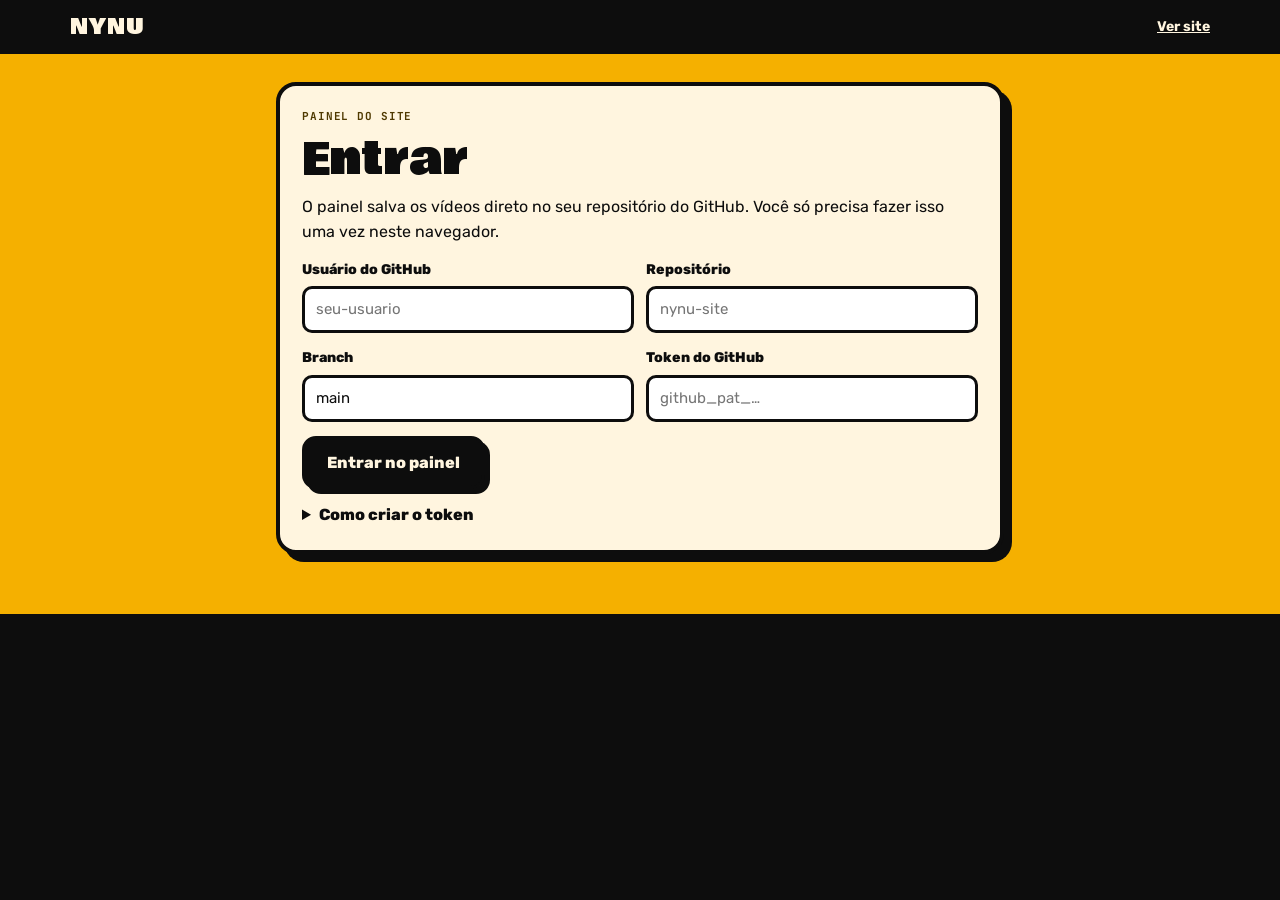
==== commit b05c93b2: "Add files via upload" ====
--- a/admin.html
+++ b/admin.html
@@ -72,6 +72,9 @@
       <div class="dr-head">
         <div><span class="dr-eyebrow">Painel do site</span><h1>Seus vídeos</h1><span class="repo-tag" id="repoTag"></span></div>
       </div>
+      <label class="fld views-fld"><span>Total de views (somando todas as plataformas)</span>
+        <input id="fViews" type="text" inputmode="numeric" placeholder="5.000.000" autocomplete="off">
+        <small>Aparece na seção "Contagem de views" do site. Digite só números.</small></label>
       <div class="dr-bar"><span id="drStatus">Tudo publicado</span><button class="btn" id="drPublish" type="button" disabled>Publicar no site</button></div>
       <div id="drListView" style="display:flex;flex-direction:column;gap:14px">
         <div class="dr-list" id="drList"></div>
@@ -117,6 +120,7 @@
 const ARTS=['a-burst','a-stripes','a-dots','a-split','a-grid','a-wave'];
 const CATS={youtube:'YouTube',reels:'Reels',comercial:'Comercial',motion:'Motion'};
 const KEY='nynu-admin';
+let views=0;
 let cfg=null,projects=[],sha=null,dirty=false,busy=false,editing=null,formThumb='',formNew=false,formArt='a-burst';
 
 /* ---------- GitHub API ---------- */
@@ -145,11 +149,14 @@
   cfg=c;
   const repo=await gh('');
   if(!repo.permissions||!repo.permissions.push){const e=new Error('nopush');e.status=403;throw e}
-  try{const f=await gh('/contents/projects.json'+ref());sha=f.sha;const d=JSON.parse(b64ToUtf8(f.content));projects=Array.isArray(d.projects)?d.projects:[]}
+  try{const f=await gh('/contents/projects.json'+ref());sha=f.sha;const d=JSON.parse(b64ToUtf8(f.content));projects=Array.isArray(d.projects)?d.projects:[];views=Math.max(0,Math.round(Number(d.views)||0))}
   catch(e){if(e.status===404){sha=null;projects=[]}else throw e}
   $('login').hidden=true;$('app').hidden=false;$('logout').hidden=false;
   $('repoTag').textContent=cfg.owner+'/'+cfg.repo+' · '+cfg.branch;
   renderList();setDirty(false);
+  const vi=$('fViews');vi.value=views?views.toLocaleString('pt-BR'):'';
+  vi.oninput=()=>{const n=parseInt(vi.value.replace(/\D/g,''),10)||0;if(n!==views){views=n;setDirty(true,'Views alteradas · falta publicar')}};
+  vi.onblur=()=>{vi.value=views?views.toLocaleString('pt-BR'):''};
 }
 $('loginForm').addEventListener('submit',async e=>{
   e.preventDefault();
@@ -265,7 +272,7 @@
     }
     status.textContent='Salvando lista de vídeos…';
     const clean=projects.map(p=>{const q={...p};delete q._new;delete q._shown;return q});
-    const body={message:'Atualiza vídeos do portfólio',content:utf8ToB64(JSON.stringify({projects:clean},null,2)+'\n'),branch:cfg.branch};
+    const body={message:'Atualiza vídeos do portfólio',content:utf8ToB64(JSON.stringify({views,projects:clean},null,2)+'\n'),branch:cfg.branch};
     if(sha)body.sha=sha;
     const res=await gh('/contents/projects.json',{method:'PUT',body:JSON.stringify(body)});
     sha=res.content.sha;
--- a/assets/site.css
+++ b/assets/site.css
@@ -21,8 +21,25 @@
 html{-webkit-text-size-adjust:100%}
 img{max-width:100%}
 [hidden]{display:none!important}
-html{scroll-behavior:smooth}
-body{margin:0;padding-top:env(safe-area-inset-top,0px);background:var(--mustard);position:relative;isolation:isolate;color:var(--ink);font-family:var(--font-body);font-size:16px;line-height:1.55;overflow-x:hidden}
+html{scroll-behavior:smooth;overflow-x:hidden;overflow-x:clip;background:var(--ink)}
+
+/* ---------- scrollbar ---------- */
+/* Desktop (mouse): ink track with a mustard handle in the site's sticker style */
+@media (pointer:fine){
+  html{scrollbar-color:var(--mustard) var(--ink);scrollbar-width:auto}
+  ::-webkit-scrollbar{width:14px;height:14px}
+  ::-webkit-scrollbar-track{background:var(--ink)}
+  ::-webkit-scrollbar-thumb{background:var(--mustard);border:3px solid var(--ink);border-radius:999px;box-shadow:inset 0 0 0 2px var(--cream)}
+  ::-webkit-scrollbar-thumb:hover{background:#FFC629}
+  ::-webkit-scrollbar-thumb:active{background:var(--cream)}
+  ::-webkit-scrollbar-corner{background:var(--ink)}
+}
+/* Phones and tablets (touch): no visible scrollbar */
+@media (pointer:coarse){
+  html,body{scrollbar-width:none}
+  ::-webkit-scrollbar{display:none;width:0;height:0}
+}
+body{margin:0;padding-top:env(safe-area-inset-top,0px);background:var(--mustard);position:relative;isolation:isolate;color:var(--ink);font-family:var(--font-body);font-size:16px;line-height:1.55;overflow-x:hidden;overflow-x:clip}
 body::before{content:"";position:fixed;inset:0 0 auto;height:env(safe-area-inset-top,0px);z-index:60;background:var(--ink)}
 ::selection{background:var(--ink);color:var(--mustard)}
 a{color:inherit}
@@ -192,6 +209,10 @@
 .player{width:min(860px,100%);max-height:100%;overflow:auto;background:var(--cream);border:5px solid var(--ink);border-radius:22px;box-shadow:12px 12px 0 var(--ink)}
 .player .thumb{aspect-ratio:16/9}
 .player .thumb .word{font-size:clamp(34px,7vw,72px)}
+.player .thumb.yt{background:#000;display:block}
+.player .thumb.yt iframe{position:absolute;inset:0;width:100%;height:100%;border:0}
+.player .thumb.yt.short{aspect-ratio:auto;height:min(70vh,640px)}
+.player .thumb.yt.short iframe{left:50%;right:auto;width:auto;aspect-ratio:9/16;transform:translateX(-50%)}
 .ctrl{display:flex;align-items:center;gap:12px;padding:12px 18px;background:var(--ink);color:var(--cream);font-family:var(--font-mono);font-size:13px}
 .ctrl button{background:var(--mustard);border:0;border-radius:8px;width:36px;height:30px;cursor:pointer;display:grid;place-items:center}
 .ctrl .bar{flex:1;height:8px;background:#333;border-radius:4px;overflow:hidden}
@@ -280,10 +301,97 @@
   .contact{grid-template-columns:1fr}
 }
 @media (max-width:560px){
+  .stage{max-width:320px}
+  .burst{inset:-4%;width:108%;height:108%}
+  .hero h1{font-size:clamp(40px,12.5vw,60px)}
+  .sec-head{margin-bottom:22px}
+  section.block .wrap{padding-block:44px}
+  .ctas .btn{flex:1 1 auto;justify-content:center}
+  .contact .ghost{width:200px;right:-50px;bottom:-50px}
+  .player{border-width:4px;border-radius:18px;box-shadow:6px 6px 0 var(--ink)}
+  .close{top:8px;right:8px;width:38px;height:38px}
   .grid,.svc{grid-template-columns:1fr}
   .tag.t3{display:none}
   .tag.t1{right:0}.tag.t2{left:0}
 }
+/* ================= design details ================= */
+/* header: timeline playhead for scroll progress */
+.playbar{position:absolute;left:0;right:0;bottom:0;height:4px;background:#262626;overflow:visible}
+.playbar i{position:absolute;inset:0;background:var(--mustard);transform-origin:left;transform:scaleX(0)}
+.playbar i::after{content:"";position:absolute;right:-1px;top:-4px;width:3px;height:12px;background:#FF3B30;border-radius:2px}
+
+/* soft spiky shapes behind sections */
+section{position:relative}
+.blob{position:absolute;z-index:-1;pointer-events:none;width:min(560px,70vw);aspect-ratio:1;background:url("data:image/svg+xml,%3Csvg xmlns='http://www.w3.org/2000/svg' viewBox='-110 -110 220 220'%3E%3Cpolygon points='0,-102 18,-77 45,-94 48,-61 82,-66 63,-30 89,-20 66,0 114,26 64,31 74,59 48,60 45,94 17,76 0,94 -17,72 -48,100 -44,56 -75,60 -62,30 -94,21 -75,0 -111,-25 -70,-34 -81,-64 -49,-62 -47,-97 -18,-78' fill='%23E9A300'/%3E%3C/svg%3E") center/contain no-repeat;animation:blobSpin 90s linear infinite}
+.blob-hero{left:-180px;top:-120px;width:min(460px,70vw);opacity:.9}
+.blob-right{right:-200px;top:40px}
+.blob-left{left:-220px;top:80px;animation-direction:reverse}
+@keyframes blobSpin{to{rotate:360deg}}
+
+/* twinkling sparkles */
+.hero-copy{position:relative}
+.spark{position:absolute;left:var(--x,auto);right:var(--r,auto);top:var(--y,0);width:var(--s,20px);height:var(--s,20px);pointer-events:none;
+  background:url("data:image/svg+xml,%3Csvg xmlns='http://www.w3.org/2000/svg' viewBox='-2 -2 28 28'%3E%3Cpath d='M12 0C13 8 16 11 24 12C16 13 13 16 12 24C11 16 8 13 0 12C8 11 11 8 12 0Z' fill='%23FFF5DF' stroke='%230D0D0D' stroke-width='2' stroke-linejoin='round'/%3E%3C/svg%3E") center/contain no-repeat;animation:twinkle 2.8s var(--d,0s) ease-in-out infinite}
+@keyframes twinkle{0%,100%{transform:scale(1) rotate(0)}50%{transform:scale(.55) rotate(45deg)}}
+
+/* brush stroke under the highlighted word of each section title, painted on as it scrolls in */
+.sec-head h2 em{position:relative;display:inline-block;z-index:0}
+.sec-head h2 em::after{content:"";position:absolute;z-index:-1;left:-4%;right:-4%;bottom:-.06em;height:.34em;
+  background:url("data:image/svg+xml,%3Csvg xmlns='http://www.w3.org/2000/svg' viewBox='0 0 200 20' preserveAspectRatio='none'%3E%3Cpath d='M3 12C40 5 80 4 120 7S180 12 197 8L196 15C160 19 120 14 80 15S20 18 4 18Z' fill='%231173A6'/%3E%3C/svg%3E") center/100% 100% no-repeat;transform-origin:left;
+  animation:brushIn linear both;animation-timeline:view();animation-range:entry 40% cover 35%}
+@keyframes brushIn{from{transform:scaleX(0)}to{transform:scaleX(1)}}
+
+/* featured card when there is a single video */
+.grid[data-count="1"]{grid-template-columns:1fr}
+.grid[data-count="2"]{grid-template-columns:repeat(2,1fr)}
+.feat-badge{position:absolute;top:16%;left:14px;z-index:3;font-family:var(--font-display);font-size:15px;letter-spacing:.02em;background:var(--mustard);color:var(--ink);
+  border:3px solid var(--ink);border-radius:10px;padding:4px 10px;box-shadow:3px 3px 0 var(--ink);transform:rotate(-5deg)}
+.card.featured .meta{gap:10px}
+.card.featured .watch{align-self:flex-start;margin-top:6px;font-weight:800;font-size:15px;background:var(--ink);color:var(--mustard);border-radius:12px;padding:10px 16px;box-shadow:3px 3px 0 var(--cocoa);transition:transform .35s var(--pop)}
+.card.featured:hover .watch{transform:translateX(4px)}
+@media (min-width:760px){
+  .card.featured{flex-direction:row;align-items:stretch}
+  .card.featured .thumb{flex:0 0 62%;border-bottom:0;border-right:4px solid var(--ink);aspect-ratio:16/9}
+  .card.featured .meta{justify-content:center;padding:28px 30px}
+  .card.featured .meta h3{font-size:clamp(26px,2.8vw,38px)}
+  .card.featured .meta p{font-size:16px}
+}
+
+/* footer: ink band */
+footer{position:relative;margin-top:40px;background:var(--ink);color:var(--cream)}
+footer .wrap{display:block;padding-block:26px 34px}
+.foot-row{display:flex;justify-content:space-between;align-items:center;gap:12px 20px;flex-wrap:wrap;font-family:var(--font-mono);font-size:12px;font-weight:700}
+.totop{text-decoration:none;border:2px solid var(--cream);border-radius:999px;padding:6px 12px;transition:background .25s,color .25s}
+.totop:hover{background:var(--mustard);color:var(--ink);border-color:var(--mustard)}
+@media (max-width:560px){
+  .grid[data-count="2"]{grid-template-columns:1fr}
+  .blob{opacity:.7}
+  .foot-row{justify-content:center;text-align:center}
+}
+
+/* view counter */
+.views .wrap{padding-block:8px 8px}
+.views-card{position:relative;overflow:hidden;background:var(--ink);color:var(--cream);border-radius:26px;box-shadow:10px 10px 0 var(--cocoa);
+  padding:clamp(26px,4.5vw,52px);display:grid;justify-items:center;text-align:center;gap:10px}
+.views-card::before{content:"";position:absolute;inset:0;pointer-events:none;opacity:.5;
+  background:repeating-linear-gradient(90deg,rgba(255,245,223,.06) 0 1px,transparent 1px 2.5%)}
+.views-eyebrow{position:relative;font-family:var(--font-mono);font-size:13px;font-weight:700;letter-spacing:.1em;text-transform:uppercase;color:var(--ink);background:var(--mustard);border-radius:6px;padding:5px 11px;transform:rotate(-1.5deg)}
+.views-num{position:relative;display:flex;align-items:center;justify-content:center;font-family:var(--font-display);font-size:clamp(46px,10.5vw,150px);line-height:1;color:var(--mustard);font-variant-numeric:tabular-nums;white-space:nowrap;filter:drop-shadow(5px 5px 0 var(--cocoa))}
+.odo{display:inline-flex;align-items:flex-start}
+.odo-d{display:inline-block;height:1.08em;overflow:hidden;position:relative}
+.odo-s{display:flex;flex-direction:column;will-change:transform}
+.odo-s i{display:block;height:1.08em;line-height:1.08;font-style:normal;text-align:center}
+.odo-sep{display:inline-block;line-height:1.08;height:1.08em}
+.views-plus{color:var(--cream);margin-right:.04em}
+.views-label{position:relative;margin:0;max-width:34em;font-size:clamp(16px,1.6vw,19px);font-weight:500;color:#e7dcc3}
+.views-plats{position:relative;display:flex;flex-wrap:wrap;justify-content:center;gap:8px;margin-top:8px}
+.views-plats span{display:inline-flex;align-items:center;gap:7px;font-weight:700;font-size:14px;border:2px solid var(--cream);border-radius:999px;padding:6px 13px}
+.views-plats svg{width:17px;height:17px}
+.views-card .spark{z-index:1}
+.views-fld{margin-top:4px}
+.views-fld input{max-width:280px;font-family:var(--font-mono);font-weight:700}
+@media (max-width:560px){.views-num{filter:drop-shadow(3px 3px 0 var(--cocoa))}.views-card .spark{display:none}}
+
 @media (prefers-reduced-motion:reduce){
   *,*::before,*::after{animation:none!important;transition-duration:.01ms!important;scroll-behavior:auto!important}
 }
